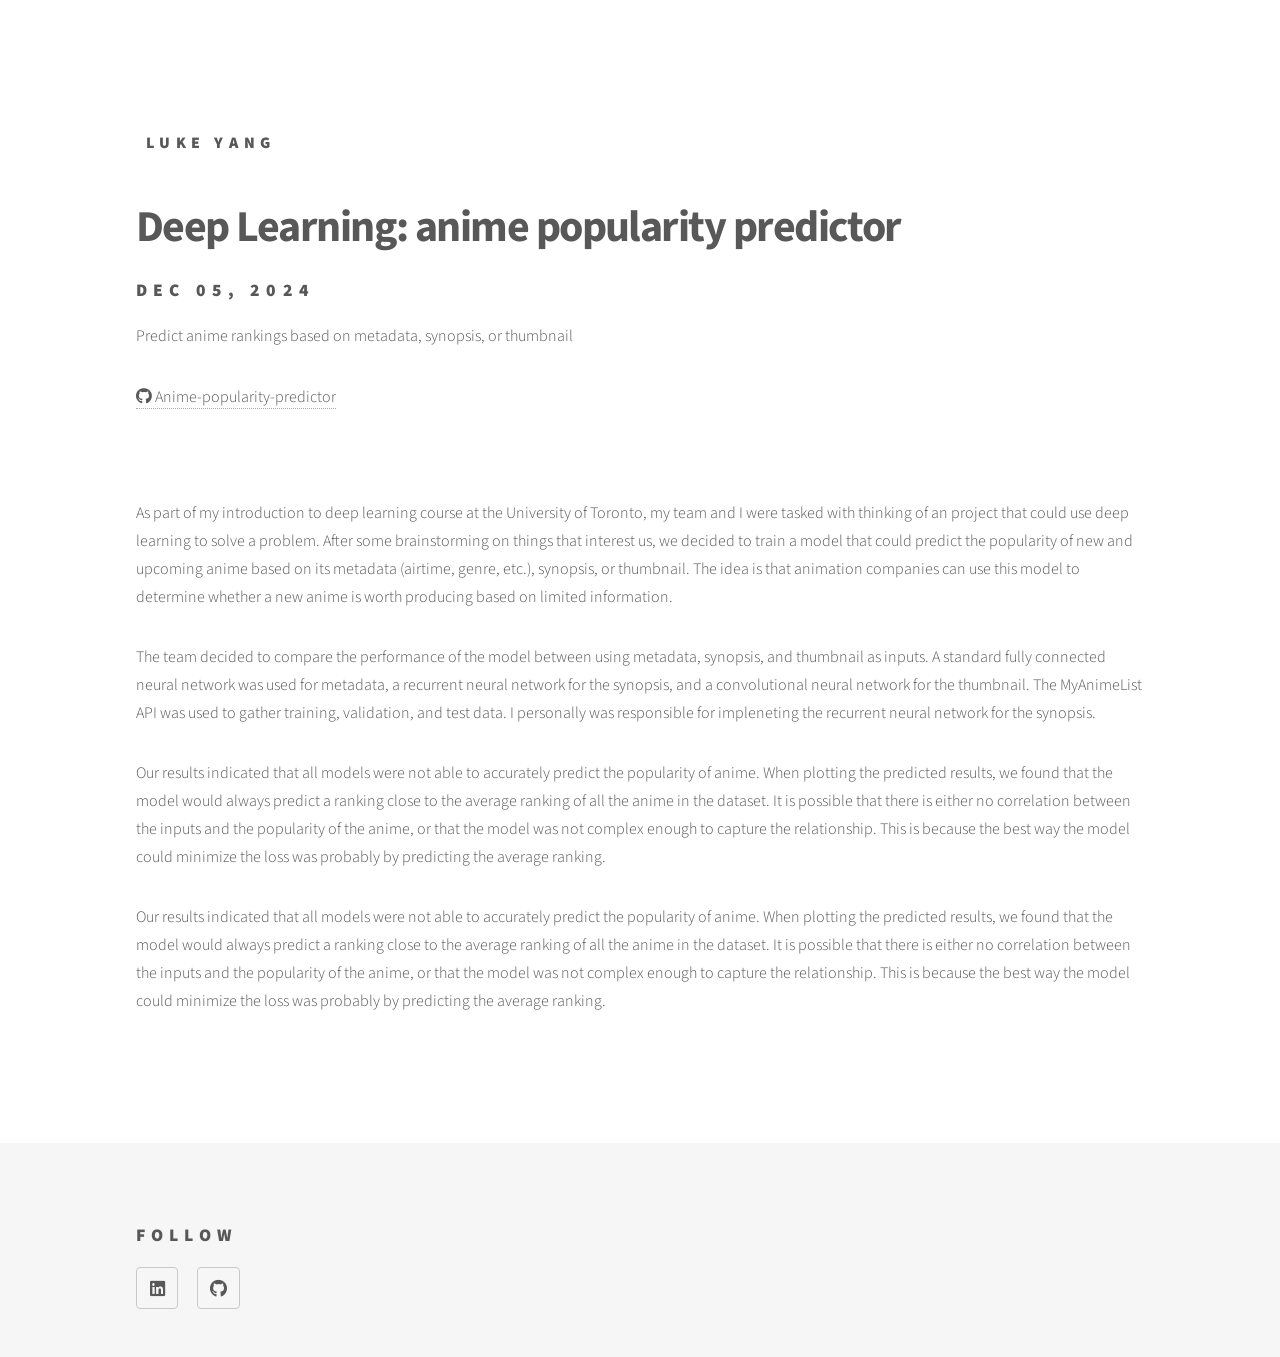
==== projects/anime.html @ e646a865 "add aps360 project" ====
<!DOCTYPE HTML>
<!--
	Phantom by HTML5 UP
	html5up.net | @ajlkn
	Free for personal and commercial use under the CCA 3.0 license (html5up.net/license)
-->
<html>
	<head>
		<title>Deep Learning: anime popularity predictor</title>
		<meta charset="utf-8" />
		<meta name="viewport" content="width=device-width, initial-scale=1, user-scalable=no" />
		<link rel="stylesheet" href="/assets/css/main.css" />
        <link rel="stylesheet" href="/assets/css/slideshow.css" />
		<noscript><link rel="stylesheet" href="/assets/css/noscript.css" /></noscript>
	</head>
	<body class="is-preload">
		<!-- Wrapper -->
			<div id="wrapper">

				<!-- Header -->
					<header id="header">
						<div class="inner">

							<a href="/index.html" class="logo">
                                <span class="symbol"></span><span class="title">Luke Yang</span>
                            </a>

						</div>
					</header>

				<!-- Menu -->
					<nav id="menu">
						<h2>Menu</h2>
						<ul>
							<li><a href="/index.html">Home</a></li>
							<li><a href="/generic.html">Ipsum veroeros</a></li>
							<li><a href="/generic.html">Tempus etiam</a></li>
							<li><a href="/generic.html">Consequat dolor</a></li>
							<li><a href="/elements.html">Elements</a></li>
						</ul>
					</nav>

				<!-- Main -->
					<div id="main">
						<div class="inner">
							<h1>Deep Learning: anime popularity predictor</h1>
                            <h2>Dec 05, 2024</h2>
                            <p>Predict anime rankings based on metadata, synopsis, or thumbnail</p>
						  
							<p>
                                <a href="https://github.com/NeoLou/Anime-popularity-predictor" class="logo">
                                    <span class="icon brands fa-github"></span><span class="title">   Anime-popularity-predictor</span>
                                </a>
                            </p>
                            <br>
							<br>
							<p>
                                As part of my introduction to deep learning course at the University of Toronto, my team and I were tasked with thinking of an project that could use
								deep learning to solve a problem. After some brainstorming on things that interest us, we decided to train a model that could predict the popularity of
								new and upcoming anime based on its metadata (airtime, genre, etc.), synopsis, or thumbnail. The idea is that animation companies can use this model
								to determine whether a new anime is worth producing based on limited information.
                            </p>
							<p>
                                The team decided to compare the performance of the model between using metadata, synopsis, and thumbnail as inputs. A standard fully connected neural network
								was used for metadata, a recurrent neural network for the synopsis, and a convolutional neural network for the thumbnail. The MyAnimeList API was used to gather
								training, validation, and test data. I personally was responsible for impleneting the recurrent neural network for the synopsis.
                            </p>
                            <p>
                                Our results indicated that all models were not able to accurately predict the popularity of anime. When plotting the predicted results, we found that the model
								would always predict a ranking close to the average ranking of all the anime in the dataset. It is possible that there is either no correlation between the inputs
								and the popularity of the anime, or that the model was not complex enough to capture the relationship. This is because the best way the model could minimize the loss
								was probably by predicting the average ranking.
                            </p>
							<p>
                                Our results indicated that all models were not able to accurately predict the popularity of anime. When plotting the predicted results, we found that the model
								would always predict a ranking close to the average ranking of all the anime in the dataset. It is possible that there is either no correlation between the inputs
								and the popularity of the anime, or that the model was not complex enough to capture the relationship. This is because the best way the model could minimize the loss
								was probably by predicting the average ranking.
                            </p>
                        </div>
					</div>

				<!-- Footer -->
					<footer id="footer">
						<div class="inner">
							<section>
								<h2>Follow</h2>
								<ul class="icons">
									<li><a href="https://www.linkedin.com/in/lukeyang01/" class="icon brands style2 fa-linkedin"><span class="label">LinkedIn</span></a></li>
									<li><a href="https://github.com/lukewarmtemp" class="icon brands style2 fa-github"><span class="label">GitHub</span></a></li>
								</ul>
							</section>
						</div>
					</footer>

			</div>

		<!-- Scripts -->
			<script src="/assets/js/jquery.min.js"></script>
			<script src="/assets/js/browser.min.js"></script>
			<script src="/assets/js/breakpoints.min.js"></script>
			<script src="/assets/js/util.js"></script>
			<script src="/assets/js/main.js"></script>
            <script src="/assets/js/slideshow.js"></script>

	</body>
</html>
---- assets/css/main.css ----
@import url(fontawesome-all.min.css);
@import url("https://fonts.googleapis.com/css?family=Source+Sans+Pro:300,700,900");

/*
	Phantom by HTML5 UP
	html5up.net | @ajlkn
	Free for personal and commercial use under the CCA 3.0 license (html5up.net/license)
*/

html, body, div, span, applet, object,
iframe, h1, h2, h3, h4, h5, h6, p, blockquote,
pre, a, abbr, acronym, address, big, cite,
code, del, dfn, em, img, ins, kbd, q, s, samp,
small, strike, strong, sub, sup, tt, var, b,
u, i, center, dl, dt, dd, ol, ul, li, fieldset,
form, label, legend, table, caption, tbody,
tfoot, thead, tr, th, td, article, aside,
canvas, details, embed, figure, figcaption,
footer, header, hgroup, menu, nav, output, ruby,
section, summary, time, mark, audio, video {
	margin: 0;
	padding: 0;
	border: 0;
	font-size: 100%;
	font: inherit;
	vertical-align: baseline;}

article, aside, details, figcaption, figure,
footer, header, hgroup, menu, nav, section {
	display: block;}

body {
	line-height: 1;
}

ol, ul {
	list-style: none;
}

blockquote, q {
	quotes: none;
}

	blockquote:before, blockquote:after, q:before, q:after {
		content: '';
		content: none;
	}

table {
	border-collapse: collapse;
	border-spacing: 0;
}

body {
	-webkit-text-size-adjust: none;
}

mark {
	background-color: transparent;
	color: inherit;
}

input::-moz-focus-inner {
	border: 0;
	padding: 0;
}

input, select, textarea {
	-moz-appearance: none;
	-webkit-appearance: none;
	-ms-appearance: none;
	appearance: none;
}

/* Basic */

	@-ms-viewport {
		width: device-width;
	}

	body {
		-ms-overflow-style: scrollbar;
	}

	@media screen and (max-width: 480px) {

		html, body {
			min-width: 320px;
		}

	}

	html {
		box-sizing: border-box;
	}

	*, *:before, *:after {
		box-sizing: inherit;
	}

	body {
		background: #ffffff;
	}

		body.is-preload *, body.is-preload *:before, body.is-preload *:after {
			-moz-animation: none !important;
			-webkit-animation: none !important;
			-ms-animation: none !important;
			animation: none !important;
			-moz-transition: none !important;
			-webkit-transition: none !important;
			-ms-transition: none !important;
			transition: none !important;
		}

/* Type */

	body, input, select, textarea {
		color: #585858;
		font-family: "Source Sans Pro", Helvetica, sans-serif;
		font-size: 16pt;
		font-weight: 300;
		line-height: 1.75;
	}

		@media screen and (max-width: 1680px) {

			body, input, select, textarea {
				font-size: 14pt;
			}

		}

		@media screen and (max-width: 1280px) {

			body, input, select, textarea {
				font-size: 12pt;
			}

		}

	a {
		-moz-transition: border-bottom-color 0.2s ease, color 0.2s ease;
		-webkit-transition: border-bottom-color 0.2s ease, color 0.2s ease;
		-ms-transition: border-bottom-color 0.2s ease, color 0.2s ease;
		transition: border-bottom-color 0.2s ease, color 0.2s ease;
		text-decoration: none;
		color: #585858;
		border-bottom: dotted 1px rgba(88, 88, 88, 0.5);
	}

		a:hover {
			border-bottom-color: transparent;
			color: #f2849e !important;
		}

	strong, b {
		font-weight: 900;
	}

	em, i {
		font-style: italic;
	}

	p {
		margin: 0 0 2em 0;
	}

	h1 {
		font-size: 2.75em;
		font-weight: 700;
		line-height: 1.3;
		margin: 0 0 0.5em 0;
		letter-spacing: -0.035em;
	}

		h1 a {
			color: inherit;
		}

		@media screen and (max-width: 736px) {

			h1 {
				font-size: 2em;
				margin: 0 0 1em 0;
			}

		}

		@media screen and (max-width: 360px) {

			h1 {
				font-size: 1.75em;
			}

		}

	h2, h3, h4, h5, h6 {
		font-weight: 900;
		line-height: 1.5;
		margin: 0 0 1em 0;
		text-transform: uppercase;
		letter-spacing: 0.35em;
	}

		h2 a, h3 a, h4 a, h5 a, h6 a {
			color: inherit;
		}

	h2 {
		font-size: 1.1em;
	}

	h3 {
		font-size: 1em;
	}

	h4 {
		font-size: 0.8em;
	}

	h5 {
		font-size: 0.8em;
	}

	h6 {
		font-size: 0.8em;
	}

	@media screen and (max-width: 980px) {

		h1 br, h2 br, h3 br, h4 br, h5 br, h6 br {
			display: none;
		}

	}

	@media screen and (max-width: 736px) {

		h2 {
			font-size: 1em;
		}

		h3 {
			font-size: 0.8em;
		}

	}

	sub {
		font-size: 0.8em;
		position: relative;
		top: 0.5em;
	}

	sup {
		font-size: 0.8em;
		position: relative;
		top: -0.5em;
	}

	blockquote {
		border-left: solid 4px #c9c9c9;
		font-style: italic;
		margin: 0 0 2em 0;
		padding: 0.5em 0 0.5em 2em;
	}

	code {
		background: rgba(144, 144, 144, 0.075);
		border-radius: 4px;
		border: solid 1px #c9c9c9;
		font-family: "Courier New", monospace;
		font-size: 0.9em;
		margin: 0 0.25em;
		padding: 0.25em 0.65em;
	}

	pre {
		-webkit-overflow-scrolling: touch;
		font-family: "Courier New", monospace;
		font-size: 0.9em;
		margin: 0 0 2em 0;
	}

		pre code {
			display: block;
			line-height: 1.75;
			padding: 1em 1.5em;
			overflow-x: auto;
		}

	hr {
		border: 0;
		border-bottom: solid 1px #c9c9c9;
		margin: 2em 0;
	}

		hr.major {
			margin: 3em 0;
		}

	.align-left {
		text-align: left;
	}

	.align-center {
		text-align: center;
	}

	.align-right {
		text-align: right;
	}

/* Row */

	.row {
		display: flex;
		flex-wrap: wrap;
		box-sizing: border-box;
		align-items: stretch;
	}

		.row > * {
			box-sizing: border-box;
		}

		.row.gtr-uniform > * > :last-child {
			margin-bottom: 0;
		}

		.row.aln-left {
			justify-content: flex-start;
		}

		.row.aln-center {
			justify-content: center;
		}

		.row.aln-right {
			justify-content: flex-end;
		}

		.row.aln-top {
			align-items: flex-start;
		}

		.row.aln-middle {
			align-items: center;
		}

		.row.aln-bottom {
			align-items: flex-end;
		}

		.row > .imp {
			order: -1;
		}

		.row > .col-1 {
			width: 8.33333%;
		}

		.row > .off-1 {
			margin-left: 8.33333%;
		}

		.row > .col-2 {
			width: 16.66667%;
		}

		.row > .off-2 {
			margin-left: 16.66667%;
		}

		.row > .col-3 {
			width: 25%;
		}

		.row > .off-3 {
			margin-left: 25%;
		}

		.row > .col-4 {
			width: 33.33333%;
		}

		.row > .off-4 {
			margin-left: 33.33333%;
		}

		.row > .col-5 {
			width: 41.66667%;
		}

		.row > .off-5 {
			margin-left: 41.66667%;
		}

		.row > .col-6 {
			width: 50%;
		}

		.row > .off-6 {
			margin-left: 50%;
		}

		.row > .col-7 {
			width: 58.33333%;
		}

		.row > .off-7 {
			margin-left: 58.33333%;
		}

		.row > .col-8 {
			width: 66.66667%;
		}

		.row > .off-8 {
			margin-left: 66.66667%;
		}

		.row > .col-9 {
			width: 75%;
		}

		.row > .off-9 {
			margin-left: 75%;
		}

		.row > .col-10 {
			width: 83.33333%;
		}

		.row > .off-10 {
			margin-left: 83.33333%;
		}

		.row > .col-11 {
			width: 91.66667%;
		}

		.row > .off-11 {
			margin-left: 91.66667%;
		}

		.row > .col-12 {
			width: 100%;
		}

		.row > .off-12 {
			margin-left: 100%;
		}

		.row.gtr-0 {
			margin-top: 0;
			margin-left: 0em;
		}

			.row.gtr-0 > * {
				padding: 0 0 0 0em;
			}

			.row.gtr-0.gtr-uniform {
				margin-top: 0em;
			}

				.row.gtr-0.gtr-uniform > * {
					padding-top: 0em;
				}

		.row.gtr-25 {
			margin-top: 0;
			margin-left: -0.5em;
		}

			.row.gtr-25 > * {
				padding: 0 0 0 0.5em;
			}

			.row.gtr-25.gtr-uniform {
				margin-top: -0.5em;
			}

				.row.gtr-25.gtr-uniform > * {
					padding-top: 0.5em;
				}

		.row.gtr-50 {
			margin-top: 0;
			margin-left: -1em;
		}

			.row.gtr-50 > * {
				padding: 0 0 0 1em;
			}

			.row.gtr-50.gtr-uniform {
				margin-top: -1em;
			}

				.row.gtr-50.gtr-uniform > * {
					padding-top: 1em;
				}

		.row {
			margin-top: 0;
			margin-left: -2em;
		}

			.row > * {
				padding: 0 0 0 2em;
			}

			.row.gtr-uniform {
				margin-top: -2em;
			}

				.row.gtr-uniform > * {
					padding-top: 2em;
				}

		.row.gtr-150 {
			margin-top: 0;
			margin-left: -3em;
		}

			.row.gtr-150 > * {
				padding: 0 0 0 3em;
			}

			.row.gtr-150.gtr-uniform {
				margin-top: -3em;
			}

				.row.gtr-150.gtr-uniform > * {
					padding-top: 3em;
				}

		.row.gtr-200 {
			margin-top: 0;
			margin-left: -4em;
		}

			.row.gtr-200 > * {
				padding: 0 0 0 4em;
			}

			.row.gtr-200.gtr-uniform {
				margin-top: -4em;
			}

				.row.gtr-200.gtr-uniform > * {
					padding-top: 4em;
				}

		@media screen and (max-width: 1680px) {

			.row {
				display: flex;
				flex-wrap: wrap;
				box-sizing: border-box;
				align-items: stretch;
			}

				.row > * {
					box-sizing: border-box;
				}

				.row.gtr-uniform > * > :last-child {
					margin-bottom: 0;
				}

				.row.aln-left {
					justify-content: flex-start;
				}

				.row.aln-center {
					justify-content: center;
				}

				.row.aln-right {
					justify-content: flex-end;
				}

				.row.aln-top {
					align-items: flex-start;
				}

				.row.aln-middle {
					align-items: center;
				}

				.row.aln-bottom {
					align-items: flex-end;
				}

				.row > .imp-xlarge {
					order: -1;
				}

				.row > .col-1-xlarge {
					width: 8.33333%;
				}

				.row > .off-1-xlarge {
					margin-left: 8.33333%;
				}

				.row > .col-2-xlarge {
					width: 16.66667%;
				}

				.row > .off-2-xlarge {
					margin-left: 16.66667%;
				}

				.row > .col-3-xlarge {
					width: 25%;
				}

				.row > .off-3-xlarge {
					margin-left: 25%;
				}

				.row > .col-4-xlarge {
					width: 33.33333%;
				}

				.row > .off-4-xlarge {
					margin-left: 33.33333%;
				}

				.row > .col-5-xlarge {
					width: 41.66667%;
				}

				.row > .off-5-xlarge {
					margin-left: 41.66667%;
				}

				.row > .col-6-xlarge {
					width: 50%;
				}

				.row > .off-6-xlarge {
					margin-left: 50%;
				}

				.row > .col-7-xlarge {
					width: 58.33333%;
				}

				.row > .off-7-xlarge {
					margin-left: 58.33333%;
				}

				.row > .col-8-xlarge {
					width: 66.66667%;
				}

				.row > .off-8-xlarge {
					margin-left: 66.66667%;
				}

				.row > .col-9-xlarge {
					width: 75%;
				}

				.row > .off-9-xlarge {
					margin-left: 75%;
				}

				.row > .col-10-xlarge {
					width: 83.33333%;
				}

				.row > .off-10-xlarge {
					margin-left: 83.33333%;
				}

				.row > .col-11-xlarge {
					width: 91.66667%;
				}

				.row > .off-11-xlarge {
					margin-left: 91.66667%;
				}

				.row > .col-12-xlarge {
					width: 100%;
				}

				.row > .off-12-xlarge {
					margin-left: 100%;
				}

				.row.gtr-0 {
					margin-top: 0;
					margin-left: 0em;
				}

					.row.gtr-0 > * {
						padding: 0 0 0 0em;
					}

					.row.gtr-0.gtr-uniform {
						margin-top: 0em;
					}

						.row.gtr-0.gtr-uniform > * {
							padding-top: 0em;
						}

				.row.gtr-25 {
					margin-top: 0;
					margin-left: -0.5em;
				}

					.row.gtr-25 > * {
						padding: 0 0 0 0.5em;
					}

					.row.gtr-25.gtr-uniform {
						margin-top: -0.5em;
					}

						.row.gtr-25.gtr-uniform > * {
							padding-top: 0.5em;
						}

				.row.gtr-50 {
					margin-top: 0;
					margin-left: -1em;
				}

					.row.gtr-50 > * {
						padding: 0 0 0 1em;
					}

					.row.gtr-50.gtr-uniform {
						margin-top: -1em;
					}

						.row.gtr-50.gtr-uniform > * {
							padding-top: 1em;
						}

				.row {
					margin-top: 0;
					margin-left: -2em;
				}

					.row > * {
						padding: 0 0 0 2em;
					}

					.row.gtr-uniform {
						margin-top: -2em;
					}

						.row.gtr-uniform > * {
							padding-top: 2em;
						}

				.row.gtr-150 {
					margin-top: 0;
					margin-left: -3em;
				}

					.row.gtr-150 > * {
						padding: 0 0 0 3em;
					}

					.row.gtr-150.gtr-uniform {
						margin-top: -3em;
					}

						.row.gtr-150.gtr-uniform > * {
							padding-top: 3em;
						}

				.row.gtr-200 {
					margin-top: 0;
					margin-left: -4em;
				}

					.row.gtr-200 > * {
						padding: 0 0 0 4em;
					}

					.row.gtr-200.gtr-uniform {
						margin-top: -4em;
					}

						.row.gtr-200.gtr-uniform > * {
							padding-top: 4em;
						}

		}

		@media screen and (max-width: 1280px) {

			.row {
				display: flex;
				flex-wrap: wrap;
				box-sizing: border-box;
				align-items: stretch;
			}

				.row > * {
					box-sizing: border-box;
				}

				.row.gtr-uniform > * > :last-child {
					margin-bottom: 0;
				}

				.row.aln-left {
					justify-content: flex-start;
				}

				.row.aln-center {
					justify-content: center;
				}

				.row.aln-right {
					justify-content: flex-end;
				}

				.row.aln-top {
					align-items: flex-start;
				}

				.row.aln-middle {
					align-items: center;
				}

				.row.aln-bottom {
					align-items: flex-end;
				}

				.row > .imp-large {
					order: -1;
				}

				.row > .col-1-large {
					width: 8.33333%;
				}

				.row > .off-1-large {
					margin-left: 8.33333%;
				}

				.row > .col-2-large {
					width: 16.66667%;
				}

				.row > .off-2-large {
					margin-left: 16.66667%;
				}

				.row > .col-3-large {
					width: 25%;
				}

				.row > .off-3-large {
					margin-left: 25%;
				}

				.row > .col-4-large {
					width: 33.33333%;
				}

				.row > .off-4-large {
					margin-left: 33.33333%;
				}

				.row > .col-5-large {
					width: 41.66667%;
				}

				.row > .off-5-large {
					margin-left: 41.66667%;
				}

				.row > .col-6-large {
					width: 50%;
				}

				.row > .off-6-large {
					margin-left: 50%;
				}

				.row > .col-7-large {
					width: 58.33333%;
				}

				.row > .off-7-large {
					margin-left: 58.33333%;
				}

				.row > .col-8-large {
					width: 66.66667%;
				}

				.row > .off-8-large {
					margin-left: 66.66667%;
				}

				.row > .col-9-large {
					width: 75%;
				}

				.row > .off-9-large {
					margin-left: 75%;
				}

				.row > .col-10-large {
					width: 83.33333%;
				}

				.row > .off-10-large {
					margin-left: 83.33333%;
				}

				.row > .col-11-large {
					width: 91.66667%;
				}

				.row > .off-11-large {
					margin-left: 91.66667%;
				}

				.row > .col-12-large {
					width: 100%;
				}

				.row > .off-12-large {
					margin-left: 100%;
				}

				.row.gtr-0 {
					margin-top: 0;
					margin-left: 0em;
				}

					.row.gtr-0 > * {
						padding: 0 0 0 0em;
					}

					.row.gtr-0.gtr-uniform {
						margin-top: 0em;
					}

						.row.gtr-0.gtr-uniform > * {
							padding-top: 0em;
						}

				.row.gtr-25 {
					margin-top: 0;
					margin-left: -0.5em;
				}

					.row.gtr-25 > * {
						padding: 0 0 0 0.5em;
					}

					.row.gtr-25.gtr-uniform {
						margin-top: -0.5em;
					}

						.row.gtr-25.gtr-uniform > * {
							padding-top: 0.5em;
						}

				.row.gtr-50 {
					margin-top: 0;
					margin-left: -1em;
				}

					.row.gtr-50 > * {
						padding: 0 0 0 1em;
					}

					.row.gtr-50.gtr-uniform {
						margin-top: -1em;
					}

						.row.gtr-50.gtr-uniform > * {
							padding-top: 1em;
						}

				.row {
					margin-top: 0;
					margin-left: -2em;
				}

					.row > * {
						padding: 0 0 0 2em;
					}

					.row.gtr-uniform {
						margin-top: -2em;
					}

						.row.gtr-uniform > * {
							padding-top: 2em;
						}

				.row.gtr-150 {
					margin-top: 0;
					margin-left: -3em;
				}

					.row.gtr-150 > * {
						padding: 0 0 0 3em;
					}

					.row.gtr-150.gtr-uniform {
						margin-top: -3em;
					}

						.row.gtr-150.gtr-uniform > * {
							padding-top: 3em;
						}

				.row.gtr-200 {
					margin-top: 0;
					margin-left: -4em;
				}

					.row.gtr-200 > * {
						padding: 0 0 0 4em;
					}

					.row.gtr-200.gtr-uniform {
						margin-top: -4em;
					}

						.row.gtr-200.gtr-uniform > * {
							padding-top: 4em;
						}

		}

		@media screen and (max-width: 980px) {

			.row {
				display: flex;
				flex-wrap: wrap;
				box-sizing: border-box;
				align-items: stretch;
			}

				.row > * {
					box-sizing: border-box;
				}

				.row.gtr-uniform > * > :last-child {
					margin-bottom: 0;
				}

				.row.aln-left {
					justify-content: flex-start;
				}

				.row.aln-center {
					justify-content: center;
				}

				.row.aln-right {
					justify-content: flex-end;
				}

				.row.aln-top {
					align-items: flex-start;
				}

				.row.aln-middle {
					align-items: center;
				}

				.row.aln-bottom {
					align-items: flex-end;
				}

				.row > .imp-medium {
					order: -1;
				}

				.row > .col-1-medium {
					width: 8.33333%;
				}

				.row > .off-1-medium {
					margin-left: 8.33333%;
				}

				.row > .col-2-medium {
					width: 16.66667%;
				}

				.row > .off-2-medium {
					margin-left: 16.66667%;
				}

				.row > .col-3-medium {
					width: 25%;
				}

				.row > .off-3-medium {
					margin-left: 25%;
				}

				.row > .col-4-medium {
					width: 33.33333%;
				}

				.row > .off-4-medium {
					margin-left: 33.33333%;
				}

				.row > .col-5-medium {
					width: 41.66667%;
				}

				.row > .off-5-medium {
					margin-left: 41.66667%;
				}

				.row > .col-6-medium {
					width: 50%;
				}

				.row > .off-6-medium {
					margin-left: 50%;
				}

				.row > .col-7-medium {
					width: 58.33333%;
				}

				.row > .off-7-medium {
					margin-left: 58.33333%;
				}

				.row > .col-8-medium {
					width: 66.66667%;
				}

				.row > .off-8-medium {
					margin-left: 66.66667%;
				}

				.row > .col-9-medium {
					width: 75%;
				}

				.row > .off-9-medium {
					margin-left: 75%;
				}

				.row > .col-10-medium {
					width: 83.33333%;
				}

				.row > .off-10-medium {
					margin-left: 83.33333%;
				}

				.row > .col-11-medium {
					width: 91.66667%;
				}

				.row > .off-11-medium {
					margin-left: 91.66667%;
				}

				.row > .col-12-medium {
					width: 100%;
				}

				.row > .off-12-medium {
					margin-left: 100%;
				}

				.row.gtr-0 {
					margin-top: 0;
					margin-left: 0em;
				}

					.row.gtr-0 > * {
						padding: 0 0 0 0em;
					}

					.row.gtr-0.gtr-uniform {
						margin-top: 0em;
					}

						.row.gtr-0.gtr-uniform > * {
							padding-top: 0em;
						}

				.row.gtr-25 {
					margin-top: 0;
					margin-left: -0.375em;
				}

					.row.gtr-25 > * {
						padding: 0 0 0 0.375em;
					}

					.row.gtr-25.gtr-uniform {
						margin-top: -0.375em;
					}

						.row.gtr-25.gtr-uniform > * {
							padding-top: 0.375em;
						}

				.row.gtr-50 {
					margin-top: 0;
					margin-left: -0.75em;
				}

					.row.gtr-50 > * {
						padding: 0 0 0 0.75em;
					}

					.row.gtr-50.gtr-uniform {
						margin-top: -0.75em;
					}

						.row.gtr-50.gtr-uniform > * {
							padding-top: 0.75em;
						}

				.row {
					margin-top: 0;
					margin-left: -1.5em;
				}

					.row > * {
						padding: 0 0 0 1.5em;
					}

					.row.gtr-uniform {
						margin-top: -1.5em;
					}

						.row.gtr-uniform > * {
							padding-top: 1.5em;
						}

				.row.gtr-150 {
					margin-top: 0;
					margin-left: -2.25em;
				}

					.row.gtr-150 > * {
						padding: 0 0 0 2.25em;
					}

					.row.gtr-150.gtr-uniform {
						margin-top: -2.25em;
					}

						.row.gtr-150.gtr-uniform > * {
							padding-top: 2.25em;
						}

				.row.gtr-200 {
					margin-top: 0;
					margin-left: -3em;
				}

					.row.gtr-200 > * {
						padding: 0 0 0 3em;
					}

					.row.gtr-200.gtr-uniform {
						margin-top: -3em;
					}

						.row.gtr-200.gtr-uniform > * {
							padding-top: 3em;
						}

		}

		@media screen and (max-width: 736px) {

			.row {
				display: flex;
				flex-wrap: wrap;
				box-sizing: border-box;
				align-items: stretch;
			}

				.row > * {
					box-sizing: border-box;
				}

				.row.gtr-uniform > * > :last-child {
					margin-bottom: 0;
				}

				.row.aln-left {
					justify-content: flex-start;
				}

				.row.aln-center {
					justify-content: center;
				}

				.row.aln-right {
					justify-content: flex-end;
				}

				.row.aln-top {
					align-items: flex-start;
				}

				.row.aln-middle {
					align-items: center;
				}

				.row.aln-bottom {
					align-items: flex-end;
				}

				.row > .imp-small {
					order: -1;
				}

				.row > .col-1-small {
					width: 8.33333%;
				}

				.row > .off-1-small {
					margin-left: 8.33333%;
				}

				.row > .col-2-small {
					width: 16.66667%;
				}

				.row > .off-2-small {
					margin-left: 16.66667%;
				}

				.row > .col-3-small {
					width: 25%;
				}

				.row > .off-3-small {
					margin-left: 25%;
				}

				.row > .col-4-small {
					width: 33.33333%;
				}

				.row > .off-4-small {
					margin-left: 33.33333%;
				}

				.row > .col-5-small {
					width: 41.66667%;
				}

				.row > .off-5-small {
					margin-left: 41.66667%;
				}

				.row > .col-6-small {
					width: 50%;
				}

				.row > .off-6-small {
					margin-left: 50%;
				}

				.row > .col-7-small {
					width: 58.33333%;
				}

				.row > .off-7-small {
					margin-left: 58.33333%;
				}

				.row > .col-8-small {
					width: 66.66667%;
				}

				.row > .off-8-small {
					margin-left: 66.66667%;
				}

				.row > .col-9-small {
					width: 75%;
				}

				.row > .off-9-small {
					margin-left: 75%;
				}

				.row > .col-10-small {
					width: 83.33333%;
				}

				.row > .off-10-small {
					margin-left: 83.33333%;
				}

				.row > .col-11-small {
					width: 91.66667%;
				}

				.row > .off-11-small {
					margin-left: 91.66667%;
				}

				.row > .col-12-small {
					width: 100%;
				}

				.row > .off-12-small {
					margin-left: 100%;
				}

				.row.gtr-0 {
					margin-top: 0;
					margin-left: 0em;
				}

					.row.gtr-0 > * {
						padding: 0 0 0 0em;
					}

					.row.gtr-0.gtr-uniform {
						margin-top: 0em;
					}

						.row.gtr-0.gtr-uniform > * {
							padding-top: 0em;
						}

				.row.gtr-25 {
					margin-top: 0;
					margin-left: -0.25em;
				}

					.row.gtr-25 > * {
						padding: 0 0 0 0.25em;
					}

					.row.gtr-25.gtr-uniform {
						margin-top: -0.25em;
					}

						.row.gtr-25.gtr-uniform > * {
							padding-top: 0.25em;
						}

				.row.gtr-50 {
					margin-top: 0;
					margin-left: -0.5em;
				}

					.row.gtr-50 > * {
						padding: 0 0 0 0.5em;
					}

					.row.gtr-50.gtr-uniform {
						margin-top: -0.5em;
					}

						.row.gtr-50.gtr-uniform > * {
							padding-top: 0.5em;
						}

				.row {
					margin-top: 0;
					margin-left: -1em;
				}

					.row > * {
						padding: 0 0 0 1em;
					}

					.row.gtr-uniform {
						margin-top: -1em;
					}

						.row.gtr-uniform > * {
							padding-top: 1em;
						}

				.row.gtr-150 {
					margin-top: 0;
					margin-left: -1.5em;
				}

					.row.gtr-150 > * {
						padding: 0 0 0 1.5em;
					}

					.row.gtr-150.gtr-uniform {
						margin-top: -1.5em;
					}

						.row.gtr-150.gtr-uniform > * {
							padding-top: 1.5em;
						}

				.row.gtr-200 {
					margin-top: 0;
					margin-left: -2em;
				}

					.row.gtr-200 > * {
						padding: 0 0 0 2em;
					}

					.row.gtr-200.gtr-uniform {
						margin-top: -2em;
					}

						.row.gtr-200.gtr-uniform > * {
							padding-top: 2em;
						}

		}

		@media screen and (max-width: 480px) {

			.row {
				display: flex;
				flex-wrap: wrap;
				box-sizing: border-box;
				align-items: stretch;
			}

				.row > * {
					box-sizing: border-box;
				}

				.row.gtr-uniform > * > :last-child {
					margin-bottom: 0;
				}

				.row.aln-left {
					justify-content: flex-start;
				}

				.row.aln-center {
					justify-content: center;
				}

				.row.aln-right {
					justify-content: flex-end;
				}

				.row.aln-top {
					align-items: flex-start;
				}

				.row.aln-middle {
					align-items: center;
				}

				.row.aln-bottom {
					align-items: flex-end;
				}

				.row > .imp-xsmall {
					order: -1;
				}

				.row > .col-1-xsmall {
					width: 8.33333%;
				}

				.row > .off-1-xsmall {
					margin-left: 8.33333%;
				}

				.row > .col-2-xsmall {
					width: 16.66667%;
				}

				.row > .off-2-xsmall {
					margin-left: 16.66667%;
				}

				.row > .col-3-xsmall {
					width: 25%;
				}

				.row > .off-3-xsmall {
					margin-left: 25%;
				}

				.row > .col-4-xsmall {
					width: 33.33333%;
				}

				.row > .off-4-xsmall {
					margin-left: 33.33333%;
				}

				.row > .col-5-xsmall {
					width: 41.66667%;
				}

				.row > .off-5-xsmall {
					margin-left: 41.66667%;
				}

				.row > .col-6-xsmall {
					width: 50%;
				}

				.row > .off-6-xsmall {
					margin-left: 50%;
				}

				.row > .col-7-xsmall {
					width: 58.33333%;
				}

				.row > .off-7-xsmall {
					margin-left: 58.33333%;
				}

				.row > .col-8-xsmall {
					width: 66.66667%;
				}

				.row > .off-8-xsmall {
					margin-left: 66.66667%;
				}

				.row > .col-9-xsmall {
					width: 75%;
				}

				.row > .off-9-xsmall {
					margin-left: 75%;
				}

				.row > .col-10-xsmall {
					width: 83.33333%;
				}

				.row > .off-10-xsmall {
					margin-left: 83.33333%;
				}

				.row > .col-11-xsmall {
					width: 91.66667%;
				}

				.row > .off-11-xsmall {
					margin-left: 91.66667%;
				}

				.row > .col-12-xsmall {
					width: 100%;
				}

				.row > .off-12-xsmall {
					margin-left: 100%;
				}

				.row.gtr-0 {
					margin-top: 0;
					margin-left: 0em;
				}

					.row.gtr-0 > * {
						padding: 0 0 0 0em;
					}

					.row.gtr-0.gtr-uniform {
						margin-top: 0em;
					}

						.row.gtr-0.gtr-uniform > * {
							padding-top: 0em;
						}

				.row.gtr-25 {
					margin-top: 0;
					margin-left: -0.25em;
				}

					.row.gtr-25 > * {
						padding: 0 0 0 0.25em;
					}

					.row.gtr-25.gtr-uniform {
						margin-top: -0.25em;
					}

						.row.gtr-25.gtr-uniform > * {
							padding-top: 0.25em;
						}

				.row.gtr-50 {
					margin-top: 0;
					margin-left: -0.5em;
				}

					.row.gtr-50 > * {
						padding: 0 0 0 0.5em;
					}

					.row.gtr-50.gtr-uniform {
						margin-top: -0.5em;
					}

						.row.gtr-50.gtr-uniform > * {
							padding-top: 0.5em;
						}

				.row {
					margin-top: 0;
					margin-left: -1em;
				}

					.row > * {
						padding: 0 0 0 1em;
					}

					.row.gtr-uniform {
						margin-top: -1em;
					}

						.row.gtr-uniform > * {
							padding-top: 1em;
						}

				.row.gtr-150 {
					margin-top: 0;
					margin-left: -1.5em;
				}

					.row.gtr-150 > * {
						padding: 0 0 0 1.5em;
					}

					.row.gtr-150.gtr-uniform {
						margin-top: -1.5em;
					}

						.row.gtr-150.gtr-uniform > * {
							padding-top: 1.5em;
						}

				.row.gtr-200 {
					margin-top: 0;
					margin-left: -2em;
				}

					.row.gtr-200 > * {
						padding: 0 0 0 2em;
					}

					.row.gtr-200.gtr-uniform {
						margin-top: -2em;
					}

						.row.gtr-200.gtr-uniform > * {
							padding-top: 2em;
						}

		}

/* Section/Article */

	section.special, article.special {
		text-align: center;
	}

	header p {
		margin-top: -1em;
	}

	@media screen and (max-width: 736px) {

		header p {
			margin-top: 0;
		}

	}

/* Icon */

	.icon {
		text-decoration: none;
		border-bottom: none;
		position: relative;
	}

		.icon:before {
			-moz-osx-font-smoothing: grayscale;
			-webkit-font-smoothing: antialiased;
			display: inline-block;
			font-style: normal;
			font-variant: normal;
			text-rendering: auto;
			line-height: 1;
			text-transform: none !important;
			font-family: 'Font Awesome 5 Free';
			font-weight: 400;
		}

		.icon > .label {
			display: none;
		}

		.icon:before {
			line-height: inherit;
		}

		.icon.solid:before {
			font-weight: 900;
		}

		.icon.brands:before {
			font-family: 'Font Awesome 5 Brands';
		}

		.icon.style2 {
			-moz-transition: background-color 0.2s ease-in-out, color 0.2s ease-in-out, border-color 0.2s ease-in-out;
			-webkit-transition: background-color 0.2s ease-in-out, color 0.2s ease-in-out, border-color 0.2s ease-in-out;
			-ms-transition: background-color 0.2s ease-in-out, color 0.2s ease-in-out, border-color 0.2s ease-in-out;
			transition: background-color 0.2s ease-in-out, color 0.2s ease-in-out, border-color 0.2s ease-in-out;
			background-color: transparent;
			border: solid 1px #c9c9c9;
			border-radius: 4px;
			width: 2.65em;
			height: 2.65em;
			display: inline-block;
			text-align: center;
			line-height: 2.65em;
			color: inherit;
		}

			.icon.style2:before {
				font-size: 1.1em;
			}

			.icon.style2:hover {
				color: #f2849e;
				border-color: #f2849e;
			}

			.icon.style2:active {
				background-color: rgba(242, 132, 158, 0.1);
			}

/* List */

	ol {
		list-style: decimal;
		margin: 0 0 2em 0;
		padding-left: 1.25em;
	}

		ol li {
			padding-left: 0.25em;
		}

	ul {
		list-style: disc;
		margin: 0 0 2em 0;
		padding-left: 1em;
	}

		ul li {
			padding-left: 0.5em;
		}

		ul.alt {
			list-style: none;
			padding-left: 0;
		}

			ul.alt li {
				border-top: solid 1px #c9c9c9;
				padding: 0.5em 0;
			}

				ul.alt li:first-child {
					border-top: 0;
					padding-top: 0;
				}

	dl {
		margin: 0 0 2em 0;
	}

		dl dt {
			display: block;
			font-weight: 900;
			margin: 0 0 1em 0;
		}

		dl dd {
			margin-left: 2em;
		}

/* Actions */

	ul.actions {
		display: -moz-flex;
		display: -webkit-flex;
		display: -ms-flex;
		display: flex;
		cursor: default;
		list-style: none;
		margin-left: -1em;
		padding-left: 0;
	}

		ul.actions li {
			padding: 0 0 0 1em;
			vertical-align: middle;
		}

		ul.actions.special {
			-moz-justify-content: center;
			-webkit-justify-content: center;
			-ms-justify-content: center;
			justify-content: center;
			width: 100%;
			margin-left: 0;
		}

			ul.actions.special li:first-child {
				padding-left: 0;
			}

		ul.actions.stacked {
			-moz-flex-direction: column;
			-webkit-flex-direction: column;
			-ms-flex-direction: column;
			flex-direction: column;
			margin-left: 0;
		}

			ul.actions.stacked li {
				padding: 1.3em 0 0 0;
			}

				ul.actions.stacked li:first-child {
					padding-top: 0;
				}

		ul.actions.fit {
			width: calc(100% + 1em);
		}

			ul.actions.fit li {
				-moz-flex-grow: 1;
				-webkit-flex-grow: 1;
				-ms-flex-grow: 1;
				flex-grow: 1;
				-moz-flex-shrink: 1;
				-webkit-flex-shrink: 1;
				-ms-flex-shrink: 1;
				flex-shrink: 1;
				width: 100%;
			}

				ul.actions.fit li > * {
					width: 100%;
				}

			ul.actions.fit.stacked {
				width: 100%;
			}

		@media screen and (max-width: 480px) {

			ul.actions:not(.fixed) {
				-moz-flex-direction: column;
				-webkit-flex-direction: column;
				-ms-flex-direction: column;
				flex-direction: column;
				margin-left: 0;
				width: 100% !important;
			}

				ul.actions:not(.fixed) li {
					-moz-flex-grow: 1;
					-webkit-flex-grow: 1;
					-ms-flex-grow: 1;
					flex-grow: 1;
					-moz-flex-shrink: 1;
					-webkit-flex-shrink: 1;
					-ms-flex-shrink: 1;
					flex-shrink: 1;
					padding: 1em 0 0 0;
					text-align: center;
					width: 100%;
				}

					ul.actions:not(.fixed) li > * {
						width: 100%;
					}

					ul.actions:not(.fixed) li:first-child {
						padding-top: 0;
					}

					ul.actions:not(.fixed) li input[type="submit"],
					ul.actions:not(.fixed) li input[type="reset"],
					ul.actions:not(.fixed) li input[type="button"],
					ul.actions:not(.fixed) li button,
					ul.actions:not(.fixed) li .button {
						width: 100%;
					}

						ul.actions:not(.fixed) li input[type="submit"].icon:before,
						ul.actions:not(.fixed) li input[type="reset"].icon:before,
						ul.actions:not(.fixed) li input[type="button"].icon:before,
						ul.actions:not(.fixed) li button.icon:before,
						ul.actions:not(.fixed) li .button.icon:before {
							margin-left: -0.5rem;
						}

		}

/* Icons */

	ul.icons {
		cursor: default;
		list-style: none;
		padding-left: 0;
		margin: -1em 0 2em -1em;
	}

		ul.icons li {
			display: inline-block;
			padding: 1em 0 0 1em;
		}

/* Form */

	form {
		margin: 0 0 2em 0;
		overflow-x: hidden;
	}

		form > :last-child {
			margin-bottom: 0;
		}

		form > .fields {
			display: -moz-flex;
			display: -webkit-flex;
			display: -ms-flex;
			display: flex;
			-moz-flex-wrap: wrap;
			-webkit-flex-wrap: wrap;
			-ms-flex-wrap: wrap;
			flex-wrap: wrap;
			width: calc(100% + 3em);
			margin: -1.5em 0 2em -1.5em;
		}

			form > .fields > .field {
				-moz-flex-grow: 0;
				-webkit-flex-grow: 0;
				-ms-flex-grow: 0;
				flex-grow: 0;
				-moz-flex-shrink: 0;
				-webkit-flex-shrink: 0;
				-ms-flex-shrink: 0;
				flex-shrink: 0;
				padding: 1.5em 0 0 1.5em;
				width: calc(100% - 1.5em);
			}

				form > .fields > .field.half {
					width: calc(50% - 0.75em);
				}

				form > .fields > .field.third {
					width: calc(100%/3 - 0.5em);
				}

				form > .fields > .field.quarter {
					width: calc(25% - 0.375em);
				}

		@media screen and (max-width: 480px) {

			form > .fields {
				width: calc(100% + 3em);
				margin: -1.5em 0 2em -1.5em;
			}

				form > .fields > .field {
					padding: 1.5em 0 0 1.5em;
					width: calc(100% - 1.5em);
				}

					form > .fields > .field.half {
						width: calc(100% - 1.5em);
					}

					form > .fields > .field.third {
						width: calc(100% - 1.5em);
					}

					form > .fields > .field.quarter {
						width: calc(100% - 1.5em);
					}

		}

	label {
		display: block;
		font-size: 0.9em;
		font-weight: 900;
		margin: 0 0 1em 0;
	}

	input[type="text"],
	input[type="password"],
	input[type="email"],
	input[type="tel"],
	select,
	textarea {
		-moz-appearance: none;
		-webkit-appearance: none;
		-ms-appearance: none;
		appearance: none;
		background-color: transparent;
		border: none;
		border-radius: 0;
		border-bottom: solid 1px #c9c9c9;
		color: inherit;
		display: block;
		outline: 0;
		padding: 0;
		text-decoration: none;
		width: 100%;
	}

		input[type="text"]:invalid,
		input[type="password"]:invalid,
		input[type="email"]:invalid,
		input[type="tel"]:invalid,
		select:invalid,
		textarea:invalid {
			box-shadow: none;
		}

		input[type="text"]:focus,
		input[type="password"]:focus,
		input[type="email"]:focus,
		input[type="tel"]:focus,
		select:focus,
		textarea:focus {
			border-bottom-color: #f2849e;
			box-shadow: inset 0 -1px 0 0 #f2849e;
		}

	select {
		background-image: url("data:image/svg+xml;charset=utf8,%3Csvg xmlns='http://www.w3.org/2000/svg' width='40' height='40' preserveAspectRatio='none' viewBox='0 0 40 40'%3E%3Cpath d='M9.4,12.3l10.4,10.4l10.4-10.4c0.2-0.2,0.5-0.4,0.9-0.4c0.3,0,0.6,0.1,0.9,0.4l3.3,3.3c0.2,0.2,0.4,0.5,0.4,0.9 c0,0.4-0.1,0.6-0.4,0.9L20.7,31.9c-0.2,0.2-0.5,0.4-0.9,0.4c-0.3,0-0.6-0.1-0.9-0.4L4.3,17.3c-0.2-0.2-0.4-0.5-0.4-0.9 c0-0.4,0.1-0.6,0.4-0.9l3.3-3.3c0.2-0.2,0.5-0.4,0.9-0.4S9.1,12.1,9.4,12.3z' fill='%23c9c9c9' /%3E%3C/svg%3E");
		background-size: 1.25rem;
		background-repeat: no-repeat;
		background-position: calc(100% - 1rem) center;
		height: 3em;
		padding-right: 3em;
		text-overflow: ellipsis;
	}

		select option {
			background: #ffffff;
		}

		select:focus::-ms-value {
			background-color: transparent;
		}

		select::-ms-expand {
			display: none;
		}

	input[type="text"],
	input[type="password"],
	input[type="email"],
	select {
		height: 3em;
	}

	textarea {
		padding: 0;
		min-height: 3.75em;
	}

	input[type="checkbox"],
	input[type="radio"] {
		-moz-appearance: none;
		-webkit-appearance: none;
		-ms-appearance: none;
		appearance: none;
		display: block;
		float: left;
		margin-right: -2em;
		opacity: 0;
		width: 1em;
		z-index: -1;
	}

		input[type="checkbox"] + label,
		input[type="radio"] + label {
			text-decoration: none;
			color: #585858;
			cursor: pointer;
			display: inline-block;
			font-size: 1em;
			font-weight: 300;
			padding-left: 2.55em;
			padding-right: 0.75em;
			position: relative;
		}

			input[type="checkbox"] + label:before,
			input[type="radio"] + label:before {
				-moz-osx-font-smoothing: grayscale;
				-webkit-font-smoothing: antialiased;
				display: inline-block;
				font-style: normal;
				font-variant: normal;
				text-rendering: auto;
				line-height: 1;
				text-transform: none !important;
				font-family: 'Font Awesome 5 Free';
				font-weight: 900;
			}

			input[type="checkbox"] + label:before,
			input[type="radio"] + label:before {
				border-radius: 4px;
				border: solid 1px #c9c9c9;
				content: '';
				display: inline-block;
				font-size: 0.8em;
				height: 2.25em;
				left: 0;
				line-height: 2.25em;
				position: absolute;
				text-align: center;
				top: 0;
				width: 2.25em;
			}

		input[type="checkbox"]:checked + label:before,
		input[type="radio"]:checked + label:before {
			background: #585858;
			border-color: #585858;
			color: #ffffff;
			content: '\f00c';
		}

		input[type="checkbox"]:focus + label:before,
		input[type="radio"]:focus + label:before {
			border-color: #f2849e;
			box-shadow: 0 0 0 1px #f2849e;
		}

	input[type="checkbox"] + label:before {
		border-radius: 4px;
	}

	input[type="radio"] + label:before {
		border-radius: 100%;
	}

/* Box */

	.box {
		border-radius: 4px;
		border: solid 1px #c9c9c9;
		margin-bottom: 2em;
		padding: 1.5em;
	}

		.box > :last-child,
		.box > :last-child > :last-child,
		.box > :last-child > :last-child > :last-child {
			margin-bottom: 0;
		}

		.box.alt {
			border: 0;
			border-radius: 0;
			padding: 0;
		}

/* Image */

	.image {
		border-radius: 4px;
		border: 0;
		display: inline-block;
		position: relative;
		height: 40vh;
	}

		.image img {
			border-radius: 4px;
			display: block;
			width:  auto;
			height: 100%;
			width: 100%;
			object-fit: cover;
			filter: brightness(75%);
		}

		.image.left, .image.right {
			max-width: 40%;
		}

			.image.left img, .image.right img {
				width: 100%;
			}

		.image.left {
			float: left;
			padding: 0 1.5em 1em 0;
			top: 0.25em;
		}

		.image.right {
			float: right;
			padding: 0 0 1em 1.5em;
			top: 0.25em;
		}

		.image.fit {
			display: block;
			margin: 0 0 2em 0;
			width: 100%;
		}

			.image.fit img {
				width: 100%;
			}

		.image.main {
			display: block;
			margin: 0 0 3em 0;
			width: 100%;
		}

			.image.main img {
				width: 100%;
			}

			@media screen and (max-width: 736px) {

				.image.main {
					margin: 0 0 2em 0;
				}

			}

/* Table */

	.table-wrapper {
		-webkit-overflow-scrolling: touch;
		overflow-x: auto;
	}

	table {
		margin: 0 0 2em 0;
		width: 100%;
	}

		table tbody tr {
			border: solid 1px #c9c9c9;
			border-left: 0;
			border-right: 0;
		}

			table tbody tr:nth-child(2n + 1) {
				background-color: rgba(144, 144, 144, 0.075);
			}

		table td {
			padding: 0.75em 0.75em;
		}

		table th {
			font-size: 0.9em;
			font-weight: 900;
			padding: 0 0.75em 0.75em 0.75em;
			text-align: left;
		}

		table thead {
			border-bottom: solid 2px #c9c9c9;
		}

		table tfoot {
			border-top: solid 2px #c9c9c9;
		}

		table.alt {
			border-collapse: separate;
		}

			table.alt tbody tr td {
				border: solid 1px #c9c9c9;
				border-left-width: 0;
				border-top-width: 0;
			}

				table.alt tbody tr td:first-child {
					border-left-width: 1px;
				}

			table.alt tbody tr:first-child td {
				border-top-width: 1px;
			}

			table.alt thead {
				border-bottom: 0;
			}

			table.alt tfoot {
				border-top: 0;
			}

/* Button */

	input[type="submit"],
	input[type="reset"],
	input[type="button"],
	button,
	.button {
		-moz-appearance: none;
		-webkit-appearance: none;
		-ms-appearance: none;
		appearance: none;
		-moz-transition: background-color 0.2s ease-in-out, color 0.2s ease-in-out, box-shadow 0.2s ease-in-out;
		-webkit-transition: background-color 0.2s ease-in-out, color 0.2s ease-in-out, box-shadow 0.2s ease-in-out;
		-ms-transition: background-color 0.2s ease-in-out, color 0.2s ease-in-out, box-shadow 0.2s ease-in-out;
		transition: background-color 0.2s ease-in-out, color 0.2s ease-in-out, box-shadow 0.2s ease-in-out;
		background-color: transparent;
		border-radius: 4px;
		border: 0;
		box-shadow: inset 0 0 0 2px #585858;
		color: #585858 !important;
		cursor: pointer;
		display: inline-block;
		font-size: 0.8em;
		font-weight: 900;
		height: 3.5em;
		letter-spacing: 0.35em;
		line-height: 3.45em;
		overflow: hidden;
		padding: 0 1.25em 0 1.6em;
		text-align: center;
		text-decoration: none;
		text-overflow: ellipsis;
		text-transform: uppercase;
		white-space: nowrap;
	}

		input[type="submit"].icon:before,
		input[type="reset"].icon:before,
		input[type="button"].icon:before,
		button.icon:before,
		.button.icon:before {
			margin-right: 0.5em;
		}

		input[type="submit"].fit,
		input[type="reset"].fit,
		input[type="button"].fit,
		button.fit,
		.button.fit {
			width: 100%;
		}

		input[type="submit"]:hover,
		input[type="reset"]:hover,
		input[type="button"]:hover,
		button:hover,
		.button:hover {
			color: #f2849e !important;
			box-shadow: inset 0 0 0 2px #f2849e;
		}

		input[type="submit"]:active,
		input[type="reset"]:active,
		input[type="button"]:active,
		button:active,
		.button:active {
			background-color: rgba(242, 132, 158, 0.1);
		}

		input[type="submit"].small,
		input[type="reset"].small,
		input[type="button"].small,
		button.small,
		.button.small {
			font-size: 0.6em;
		}

		input[type="submit"].large,
		input[type="reset"].large,
		input[type="button"].large,
		button.large,
		.button.large {
			font-size: 1em;
		}

		input[type="submit"].primary,
		input[type="reset"].primary,
		input[type="button"].primary,
		button.primary,
		.button.primary {
			box-shadow: none;
			background-color: #585858;
			color: #ffffff !important;
		}

			input[type="submit"].primary:hover,
			input[type="reset"].primary:hover,
			input[type="button"].primary:hover,
			button.primary:hover,
			.button.primary:hover {
				background-color: #f2849e;
			}

			input[type="submit"].primary:active,
			input[type="reset"].primary:active,
			input[type="button"].primary:active,
			button.primary:active,
			.button.primary:active {
				background-color: #ee5f81;
			}

		input[type="submit"].disabled, input[type="submit"]:disabled,
		input[type="reset"].disabled,
		input[type="reset"]:disabled,
		input[type="button"].disabled,
		input[type="button"]:disabled,
		button.disabled,
		button:disabled,
		.button.disabled,
		.button:disabled {
			pointer-events: none;
			opacity: 0.25;
		}

/* Tiles */

	.tiles {
		display: -moz-flex;
		display: -webkit-flex;
		display: -ms-flex;
		display: flex;
		-moz-flex-wrap: wrap;
		-webkit-flex-wrap: wrap;
		-ms-flex-wrap: wrap;
		flex-wrap: wrap;
		postiion: relative;
		margin: -2.5em 0 0 -2.5em;
	}

		.tiles article {
			-moz-transition: -moz-transform 0.5s ease, opacity 0.5s ease;
			-webkit-transition: -webkit-transform 0.5s ease, opacity 0.5s ease;
			-ms-transition: -ms-transform 0.5s ease, opacity 0.5s ease;
			transition: transform 0.5s ease, opacity 0.5s ease;
			position: relative;
			width: calc(33.33333% - 2.5em);
			margin: 2.5em 0 0 2.5em;
		}

			.tiles article > .image {
				-moz-transition: -moz-transform 0.5s ease;
				-webkit-transition: -webkit-transform 0.5s ease;
				-ms-transition: -ms-transform 0.5s ease;
				transition: transform 0.5s ease;
				position: relative;
				display: block;
				width: 100%;
				border-radius: 4px;
				overflow: hidden;
			}

				.tiles article > .image img {
					display: block;
					width: 100%;
				}

				.tiles article > .image:before {
					pointer-events: none;
					-moz-transition: background-color 0.5s ease, opacity 0.5s ease;
					-webkit-transition: background-color 0.5s ease, opacity 0.5s ease;
					-ms-transition: background-color 0.5s ease, opacity 0.5s ease;
					transition: background-color 0.5s ease, opacity 0.5s ease;
					content: '';
					display: block;
					position: absolute;
					top: 0;
					left: 0;
					width: 100%;
					height: 100%;
					opacity: 1.0;
					z-index: 1;
					opacity: 0.8;
				}

				.tiles article > .image:after {
					pointer-events: none;
					-moz-transition: opacity 0.5s ease;
					-webkit-transition: opacity 0.5s ease;
					-ms-transition: opacity 0.5s ease;
					transition: opacity 0.5s ease;
					content: '';
					display: block;
					position: absolute;
					top: 0;
					left: 0;
					width: 100%;
					height: 100%;
					background-image: url("data:image/svg+xml;charset=utf8,%3Csvg xmlns='http://www.w3.org/2000/svg' width='100' height='100' viewBox='0 0 100 100' preserveAspectRatio='none'%3E%3Cstyle%3Eline %7B stroke-width: 0.25px%3B stroke: %23ffffff%3B %7D%3C/style%3E%3Cline x1='0' y1='0' x2='100' y2='100' /%3E%3Cline x1='100' y1='0' x2='0' y2='100' /%3E%3C/svg%3E");
					background-position: center;
					background-repeat: no-repeat;
					background-size: 100% 100%;
					opacity: 0.25;
					z-index: 2;
				}

			.tiles article > a {
				display: -moz-flex;
				display: -webkit-flex;
				display: -ms-flex;
				display: flex;
				-moz-flex-direction: column;
				-webkit-flex-direction: column;
				-ms-flex-direction: column;
				flex-direction: column;
				-moz-align-items: center;
				-webkit-align-items: center;
				-ms-align-items: center;
				align-items: center;
				-moz-justify-content: center;
				-webkit-justify-content: center;
				-ms-justify-content: center;
				justify-content: center;
				-moz-transition: background-color 0.5s ease, -moz-transform 0.5s ease;
				-webkit-transition: background-color 0.5s ease, -webkit-transform 0.5s ease;
				-ms-transition: background-color 0.5s ease, -ms-transform 0.5s ease;
				transition: background-color 0.5s ease, transform 0.5s ease;
				position: absolute;
				top: 0;
				left: 0;
				width: 100%;
				height: 100%;
				padding: 1em;
				border-radius: 4px;
				border-bottom: 0;
				color: #ffffff;
				text-align: center;
				text-decoration: none;
				z-index: 3;
			}

				.tiles article > a > :last-child {
					margin: 0;
				}

				.tiles article > a:hover {
					color: #ffffff !important;
				}

				.tiles article > a h2 {
					margin: 0;
				}

				.tiles article > a .content {
					-moz-transition: max-height 0.5s ease, opacity 0.5s ease;
					-webkit-transition: max-height 0.5s ease, opacity 0.5s ease;
					-ms-transition: max-height 0.5s ease, opacity 0.5s ease;
					transition: max-height 0.5s ease, opacity 0.5s ease;
					width: 100%;
					max-height: 0;
					line-height: 1.5;
					margin-top: 0.35em;
					opacity: 0;
				}

					.tiles article > a .content > :last-child {
						margin-bottom: 0;
					}

			.tiles article.style1 > .image:before {
				background-color: #f2849e;
			}

			.tiles article.style2 > .image:before {
				background-color: #7ecaf6;
			}

			.tiles article.style3 > .image:before {
				background-color: #7bd0c1;
			}

			.tiles article.style4 > .image:before {
				background-color: #c75b9b;
			}

			.tiles article.style5 > .image:before {
				background-color: #ae85ca;
			}

			.tiles article.style6 > .image:before {
				background-color: #8499e7;
			}

			body:not(.is-touch) .tiles article:hover > .image {
				-moz-transform: scale(1.1);
				-webkit-transform: scale(1.1);
				-ms-transform: scale(1.1);
				transform: scale(1.1);
			}

				body:not(.is-touch) .tiles article:hover > .image:before {
					background-color: #333333;
					opacity: 0.35;
				}

				body:not(.is-touch) .tiles article:hover > .image:after {
					opacity: 0;
				}

			body:not(.is-touch) .tiles article:hover .content {
				max-height: 15em;
				opacity: 1;
			}

		* + .tiles {
			margin-top: 2em;
		}

		body.is-preload .tiles article {
			-moz-transform: scale(0.9);
			-webkit-transform: scale(0.9);
			-ms-transform: scale(0.9);
			transform: scale(0.9);
			opacity: 0;
		}

		body.is-touch .tiles article .content {
			max-height: 15em;
			opacity: 1;
		}

		@media screen and (max-width: 1280px) {

			.tiles {
				margin: -1.25em 0 0 -1.25em;
			}

				.tiles article {
					width: calc(33.33333% - 1.25em);
					margin: 1.25em 0 0 1.25em;
				}

		}

		@media screen and (max-width: 980px) {

			.tiles {
				margin: -2.5em 0 0 -2.5em;
			}

				.tiles article {
					width: calc(50% - 2.5em);
					margin: 2.5em 0 0 2.5em;
				}

		}

		@media screen and (max-width: 736px) {

			.tiles {
				margin: -1.25em 0 0 -1.25em;
			}

				.tiles article {
					width: calc(50% - 1.25em);
					margin: 1.25em 0 0 1.25em;
				}

					.tiles article:hover > .image {
						-moz-transform: scale(1.0);
						-webkit-transform: scale(1.0);
						-ms-transform: scale(1.0);
						transform: scale(1.0);
					}

		}

		@media screen and (max-width: 480px) {

			.tiles {
				margin: 0;
			}

				.tiles article {
					width: 100%;
					margin: 1.25em 0 0 0;
				}

		}

/* Header */

	#header {
		padding: 8em 0 0.1em 0 ;
	}

		#header .logo {
			display: block;
			border-bottom: 0;
			color: inherit;
			font-weight: 900;
			letter-spacing: 0.35em;
			margin: 0 0 2.5em 0;
			text-decoration: none;
			text-transform: uppercase;
			display: inline-block;
		}

			#header .logo > * {
				display: inline-block;
				vertical-align: middle;
			}

			#header .logo .symbol {
				margin-right: 0.65em;
			}

				#header .logo .symbol img {
					display: block;
					width: 2em;
					height: 2em;
				}

		#header nav {
			position: fixed;
			right: 2em;
			top: 2em;
			z-index: 10000;
		}

			#header nav ul {
				display: -moz-flex;
				display: -webkit-flex;
				display: -ms-flex;
				display: flex;
				-moz-align-items: center;
				-webkit-align-items: center;
				-ms-align-items: center;
				align-items: center;
				list-style: none;
				margin: 0;
				padding: 0;
			}

				#header nav ul li {
					display: block;
					padding: 0;
				}

					#header nav ul li a {
						display: block;
						position: relative;
						height: 3em;
						line-height: 3em;
						padding: 0 1.5em;
						background-color: rgba(255, 255, 255, 0.5);
						border-radius: 4px;
						border: 0;
						font-size: 0.8em;
						font-weight: 900;
						letter-spacing: 0.35em;
						text-transform: uppercase;
					}

					#header nav ul li a[href="#menu"] {
						-webkit-tap-highlight-color: transparent;
						width: 4em;
						text-indent: 4em;
						font-size: 1em;
						overflow: hidden;
						padding: 0;
						white-space: nowrap;
					}

						#header nav ul li a[href="#menu"]:before, #header nav ul li a[href="#menu"]:after {
							-moz-transition: opacity 0.2s ease;
							-webkit-transition: opacity 0.2s ease;
							-ms-transition: opacity 0.2s ease;
							transition: opacity 0.2s ease;
							content: '';
							display: block;
							position: absolute;
							top: 0;
							left: 0;
							width: 100%;
							height: 100%;
							background-position: center;
							background-repeat: no-repeat;
							background-size: 2em 2em;
						}

						#header nav ul li a[href="#menu"]:before {
							background-image: url("data:image/svg+xml;charset=utf8,%3Csvg xmlns='http://www.w3.org/2000/svg' width='100' height='100' viewBox='0 0 100 100' preserveAspectRatio='none'%3E%3Cstyle%3Eline %7B stroke-width: 8px%3B stroke: %23f2849e%3B %7D%3C/style%3E%3Cline x1='0' y1='25' x2='100' y2='25' /%3E%3Cline x1='0' y1='50' x2='100' y2='50' /%3E%3Cline x1='0' y1='75' x2='100' y2='75' /%3E%3C/svg%3E");
							opacity: 0;
						}

						#header nav ul li a[href="#menu"]:after {
							background-image: url("data:image/svg+xml;charset=utf8,%3Csvg xmlns='http://www.w3.org/2000/svg' width='100' height='100' viewBox='0 0 100 100' preserveAspectRatio='none'%3E%3Cstyle%3Eline %7B stroke-width: 8px%3B stroke: %23585858%3B %7D%3C/style%3E%3Cline x1='0' y1='25' x2='100' y2='25' /%3E%3Cline x1='0' y1='50' x2='100' y2='50' /%3E%3Cline x1='0' y1='75' x2='100' y2='75' /%3E%3C/svg%3E");
							opacity: 1;
						}

						#header nav ul li a[href="#menu"]:hover:before {
							opacity: 1;
						}

						#header nav ul li a[href="#menu"]:hover:after {
							opacity: 0;
						}

		@media screen and (max-width: 736px) {

			#header {
				padding: 4em 0 0.1em 0 ;
			}

				#header nav {
					right: 0.5em;
					top: 0.5em;
				}

					#header nav ul li a[href="#menu"]:before, #header nav ul li a[href="#menu"]:after {
						background-size: 1.5em 1.5em;
					}

		}

/* Menu */

	#wrapper {
		-moz-transition: opacity 0.45s ease;
		-webkit-transition: opacity 0.45s ease;
		-ms-transition: opacity 0.45s ease;
		transition: opacity 0.45s ease;
		opacity: 1;
	}

	#menu {
		-moz-transform: translateX(22em);
		-webkit-transform: translateX(22em);
		-ms-transform: translateX(22em);
		transform: translateX(22em);
		-moz-transition: -moz-transform 0.45s ease, visibility 0.45s;
		-webkit-transition: -webkit-transform 0.45s ease, visibility 0.45s;
		-ms-transition: -ms-transform 0.45s ease, visibility 0.45s;
		transition: transform 0.45s ease, visibility 0.45s;
		position: fixed;
		top: 0;
		right: 0;
		width: 22em;
		max-width: 80%;
		height: 100%;
		-webkit-overflow-scrolling: touch;
		background: #585858;
		color: #ffffff;
		cursor: default;
		visibility: hidden;
		z-index: 10002;
	}

		#menu > .inner {
			-moz-transition: opacity 0.45s ease;
			-webkit-transition: opacity 0.45s ease;
			-ms-transition: opacity 0.45s ease;
			transition: opacity 0.45s ease;
			-webkit-overflow-scrolling: touch;
			position: absolute;
			top: 0;
			left: 0;
			width: 100%;
			height: 100%;
			padding: 2.75em;
			opacity: 0;
			overflow-y: auto;
		}

			#menu > .inner > ul {
				list-style: none;
				margin: 0 0 1em 0;
				padding: 0;
			}

				#menu > .inner > ul > li {
					padding: 0;
					border-top: solid 1px rgba(255, 255, 255, 0.15);
				}

					#menu > .inner > ul > li a {
						display: block;
						padding: 1em 0;
						line-height: 1.5;
						border: 0;
						color: inherit;
					}

					#menu > .inner > ul > li:first-child {
						border-top: 0;
						margin-top: -1em;
					}

		#menu > .close {
			-moz-transition: opacity 0.45s ease, -moz-transform 0.45s ease;
			-webkit-transition: opacity 0.45s ease, -webkit-transform 0.45s ease;
			-ms-transition: opacity 0.45s ease, -ms-transform 0.45s ease;
			transition: opacity 0.45s ease, transform 0.45s ease;
			-moz-transform: scale(0.25) rotate(180deg);
			-webkit-transform: scale(0.25) rotate(180deg);
			-ms-transform: scale(0.25) rotate(180deg);
			transform: scale(0.25) rotate(180deg);
			-webkit-tap-highlight-color: transparent;
			display: block;
			position: absolute;
			top: 2em;
			left: -6em;
			width: 6em;
			text-indent: 6em;
			height: 3em;
			border: 0;
			font-size: 1em;
			opacity: 0;
			overflow: hidden;
			padding: 0;
			white-space: nowrap;
		}

			#menu > .close:before, #menu > .close:after {
				-moz-transition: opacity 0.2s ease;
				-webkit-transition: opacity 0.2s ease;
				-ms-transition: opacity 0.2s ease;
				transition: opacity 0.2s ease;
				content: '';
				display: block;
				position: absolute;
				top: 0;
				left: 0;
				width: 100%;
				height: 100%;
				background-position: center;
				background-repeat: no-repeat;
				background-size: 2em 2em;
			}

			#menu > .close:before {
				background-image: url("data:image/svg+xml;charset=utf8,%3Csvg xmlns='http://www.w3.org/2000/svg' width='100' height='100' viewBox='0 0 100 100' preserveAspectRatio='none'%3E%3Cstyle%3Eline %7B stroke-width: 8px%3B stroke: %23f2849e%3B %7D%3C/style%3E%3Cline x1='15' y1='15' x2='85' y2='85' /%3E%3Cline x1='85' y1='15' x2='15' y2='85' /%3E%3C/svg%3E");
				opacity: 0;
			}

			#menu > .close:after {
				background-image: url("data:image/svg+xml;charset=utf8,%3Csvg xmlns='http://www.w3.org/2000/svg' width='100' height='100' viewBox='0 0 100 100' preserveAspectRatio='none'%3E%3Cstyle%3Eline %7B stroke-width: 8px%3B stroke: %23585858%3B %7D%3C/style%3E%3Cline x1='15' y1='15' x2='85' y2='85' /%3E%3Cline x1='85' y1='15' x2='15' y2='85' /%3E%3C/svg%3E");
				opacity: 1;
			}

			#menu > .close:hover:before {
				opacity: 1;
			}

			#menu > .close:hover:after {
				opacity: 0;
			}

		@media screen and (max-width: 736px) {

			#menu {
				-moz-transform: translateX(16.5em);
				-webkit-transform: translateX(16.5em);
				-ms-transform: translateX(16.5em);
				transform: translateX(16.5em);
				width: 16.5em;
			}

				#menu > .inner {
					padding: 2.75em 1.5em;
				}

				#menu > .close {
					top: 0.5em;
					left: -4.25em;
					width: 4.25em;
					text-indent: 4.25em;
				}

					#menu > .close:before, #menu > .close:after {
						background-size: 1.5em 1.5em;
					}

		}

	body.is-menu-visible #wrapper {
		pointer-events: none;
		cursor: default;
		opacity: 0.25;
	}

	body.is-menu-visible #menu {
		-moz-transform: translateX(0);
		-webkit-transform: translateX(0);
		-ms-transform: translateX(0);
		transform: translateX(0);
		visibility: visible;
	}

		body.is-menu-visible #menu > * {
			opacity: 1;
		}

		body.is-menu-visible #menu .close {
			-moz-transform: scale(1.0) rotate(0deg);
			-webkit-transform: scale(1.0) rotate(0deg);
			-ms-transform: scale(1.0) rotate(0deg);
			transform: scale(1.0) rotate(0deg);
			opacity: 1;
		}

/* Main */

	#main {
		padding: 0em 0 6em 0 ;
	}

		@media screen and (max-width: 736px) {

			#main {
				padding: 0em 0 4em 0 ;
			}

		}

/* Footer */

	#footer {
		padding: 5em 0 6em 0 ;
		background-color: #f6f6f6;
	}

		#footer > .inner {
			display: -moz-flex;
			display: -webkit-flex;
			display: -ms-flex;
			display: flex;
			-moz-flex-wrap: wrap;
			-webkit-flex-wrap: wrap;
			-ms-flex-wrap: wrap;
			flex-wrap: wrap;
			-moz-flex-direction: row;
			-webkit-flex-direction: row;
			-ms-flex-direction: row;
			flex-direction: row;
		}

			#footer > .inner > * > :last-child {
				margin-bottom: 0;
			}

			#footer > .inner section:nth-child(1) {
				width: calc(66% - 2.5em);
				margin-right: 2.5em;
			}

			#footer > .inner section:nth-child(2) {
				width: calc(33% - 2.5em);
				margin-left: 2.5em;
			}

			#footer > .inner .copyright {
				width: 100%;
				padding: 0;
				margin-top: 5em;
				list-style: none;
				font-size: 0.8em;
				color: rgba(88, 88, 88, 0.5);
			}

				#footer > .inner .copyright a {
					color: inherit;
				}

				#footer > .inner .copyright li {
					display: inline-block;
					border-left: solid 1px rgba(88, 88, 88, 0.15);
					line-height: 1;
					padding: 0 0 0 1em;
					margin: 0 0 0 1em;
				}

					#footer > .inner .copyright li:first-child {
						border-left: 0;
						padding-left: 0;
						margin-left: 0;
					}

		@media screen and (max-width: 1280px) {

			#footer {
				padding: 5em 0 3em 0 ;
			}

				#footer > .inner section:nth-child(1) {
					width: calc(66% - 1.25em);
					margin-right: 1.25em;
				}

				#footer > .inner section:nth-child(2) {
					width: calc(33% - 1.25em);
					margin-left: 1.25em;
				}

		}

		@media screen and (max-width: 980px) {

			#footer > .inner section:nth-child(1) {
				width: 66%;
				margin-right: 0;
			}

			#footer > .inner section:nth-child(2) {
				width: calc(33% - 2.5em);
				margin-left: 2.5em;
			}

		}

		@media screen and (max-width: 736px) {

			#footer {
				padding: 3em 0 1em 0 ;
			}

				#footer > .inner {
					-moz-flex-direction: column;
					-webkit-flex-direction: column;
					-ms-flex-direction: column;
					flex-direction: column;
				}

					#footer > .inner section:nth-child(1) {
						width: 100%;
						margin-right: 0;
						margin: 3em 0 0 0;
					}

					#footer > .inner section:nth-child(2) {
						-moz-order: -1;
						-webkit-order: -1;
						-ms-order: -1;
						order: -1;
						width: 100%;
						margin-left: 0;
					}

					#footer > .inner .copyright {
						margin-top: 3em;
					}

		}

		@media screen and (max-width: 480px) {

			#footer > .inner .copyright {
				margin-top: 3em;
			}

				#footer > .inner .copyright li {
					border-left: 0;
					padding-left: 0;
					margin: 0.75em 0 0 0;
					display: block;
					line-height: inherit;
				}

					#footer > .inner .copyright li:first-child {
						margin-top: 0;
					}

		}

/* Wrapper */

	#wrapper > * > .inner {
		width: 100%;
		max-width: 68em;
		margin: 0 auto;
		padding: 0 2.5em;
	}

		@media screen and (max-width: 736px) {

			#wrapper > * > .inner {
				padding: 0 1.25em;
			}

		}
---- assets/css/slideshow.css ----
* {box-sizing:border-box}

/* Slideshow container */
.slideshow-container {
  max-width: 1000px;
  position: relative;
  margin: auto;
}

/* Hide the images by default */
.mySlides {
  display: none;
}

/* Next & previous buttons */
.prev, .next {
  cursor: pointer;
  position: absolute;
  top: 50%;
  width: auto;
  margin-top: -22px;
  padding: 16px;
  color: white;
  font-weight: bold;
  font-size: 18px;
  transition: 0.6s ease;
  border-radius: 0 3px 3px 0;
  user-select: none;
}

/* Position the "next button" to the right */
.next {
  right: 0;
  border-radius: 3px 0 0 3px;
}

/* On hover, add a black background color with a little bit see-through */
.prev:hover, .next:hover {
  background-color: rgba(0,0,0,0.8);
}

/* Caption text */
.text {
  color: #f2f2f2;
  font-size: 15px;
  padding: 8px 12px;
  position: absolute;
  bottom: 8px;
  width: 100%;
  text-align: center;
}

/* Number text (1/3 etc) */
.numbertext {
  color: #f2f2f2;
  font-size: 12px;
  padding: 8px 12px;
  position: absolute;
  top: 0;
}

/* The dots/bullets/indicators */
.dot {
  cursor: pointer;
  height: 15px;
  width: 15px;
  margin: 0 2px;
  background-color: #bbb;
  border-radius: 50%;
  display: inline-block;
  transition: background-color 0.6s ease;
}

.active, .dot:hover {
  background-color: #717171;
}

/* Fading animation */
.fade {
  animation-name: fade;
  animation-duration: 1s;
}

@keyframes fade {
  from {opacity: .4}
  to {opacity: 1}
}

img {
  width:  auto;
  height: 50vh;
  object-fit: contain;
}

iframe {
  width: 100%;
  height: 75vh;
}
---- assets/css/noscript.css ----
/*
	Phantom by HTML5 UP
	html5up.net | @ajlkn
	Free for personal and commercial use under the CCA 3.0 license (html5up.net/license)
*/

/* Tiles */

	body.is-preload .tiles article {
		-moz-transform: none;
		-webkit-transform: none;
		-ms-transform: none;
		transform: none;
		opacity: 1;
	}
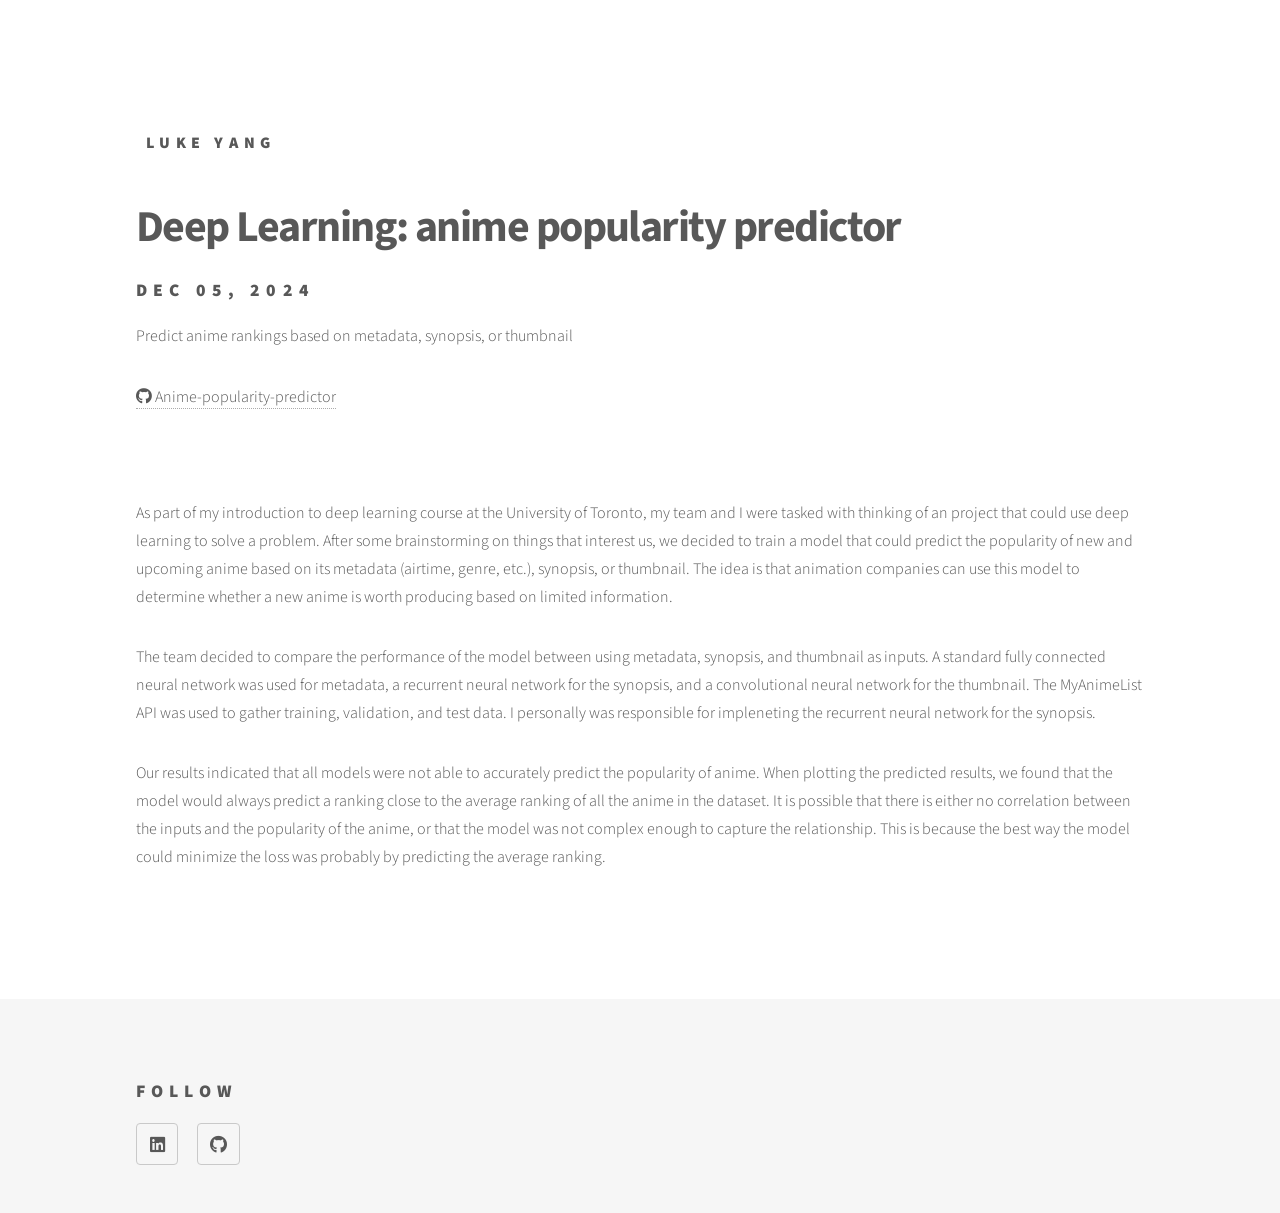
==== commit 6fec2b89: "fix for aps360 page" ====
--- a/projects/anime.html
+++ b/projects/anime.html
@@ -71,12 +71,6 @@
 								and the popularity of the anime, or that the model was not complex enough to capture the relationship. This is because the best way the model could minimize the loss
 								was probably by predicting the average ranking.
                             </p>
-							<p>
-                                Our results indicated that all models were not able to accurately predict the popularity of anime. When plotting the predicted results, we found that the model
-								would always predict a ranking close to the average ranking of all the anime in the dataset. It is possible that there is either no correlation between the inputs
-								and the popularity of the anime, or that the model was not complex enough to capture the relationship. This is because the best way the model could minimize the loss
-								was probably by predicting the average ranking.
-                            </p>
                         </div>
 					</div>
 
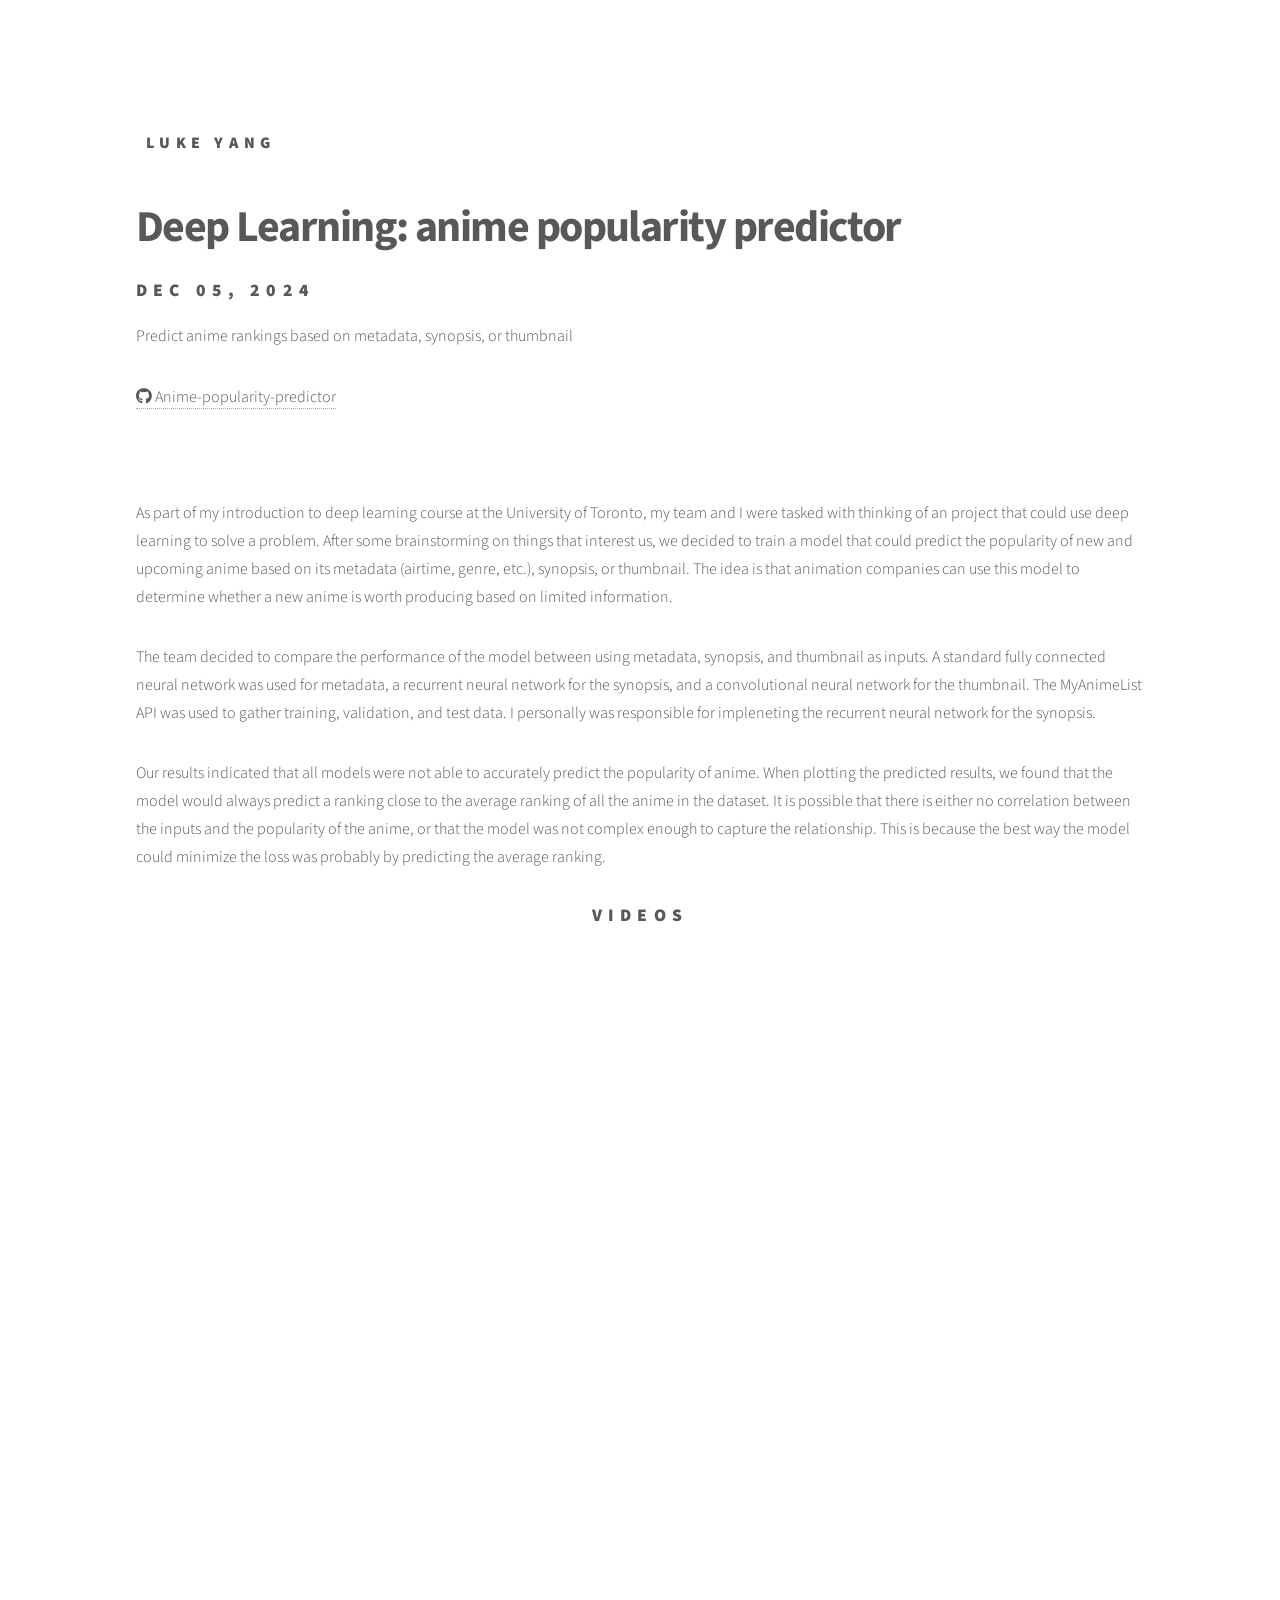
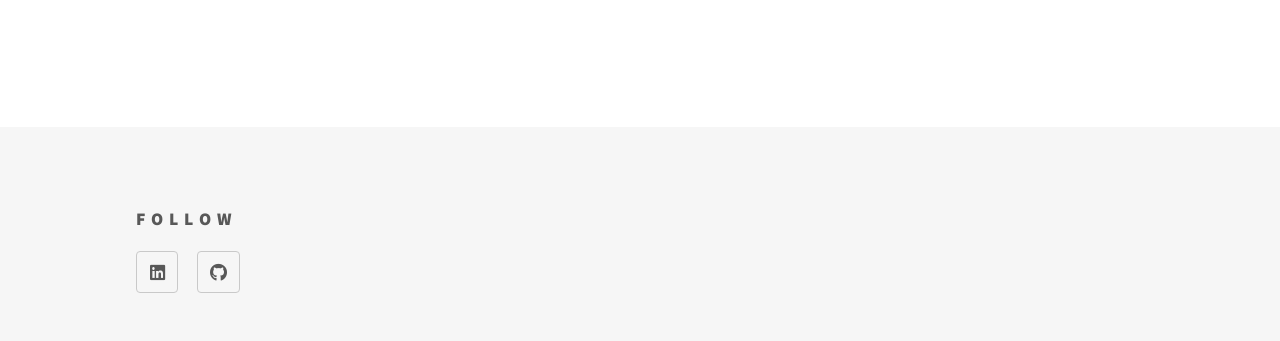
==== commit 32714d85: "add aps360 video" ====
--- a/projects/anime.html
+++ b/projects/anime.html
@@ -71,6 +71,11 @@
 								and the popularity of the anime, or that the model was not complex enough to capture the relationship. This is because the best way the model could minimize the loss
 								was probably by predicting the average ranking.
                             </p>
+
+							<div style="text-align:center">
+								<h2>Videos</h2>
+								<iframe width="893" height="502" src="https://www.youtube.com/embed/OGledKrwHkA" title="Deep Learning: Anime Popularity Predictor" frameborder="0" allow="accelerometer; autoplay; clipboard-write; encrypted-media; gyroscope; picture-in-picture; web-share" referrerpolicy="strict-origin-when-cross-origin" allowfullscreen></iframe>
+							</div>
                         </div>
 					</div>
 
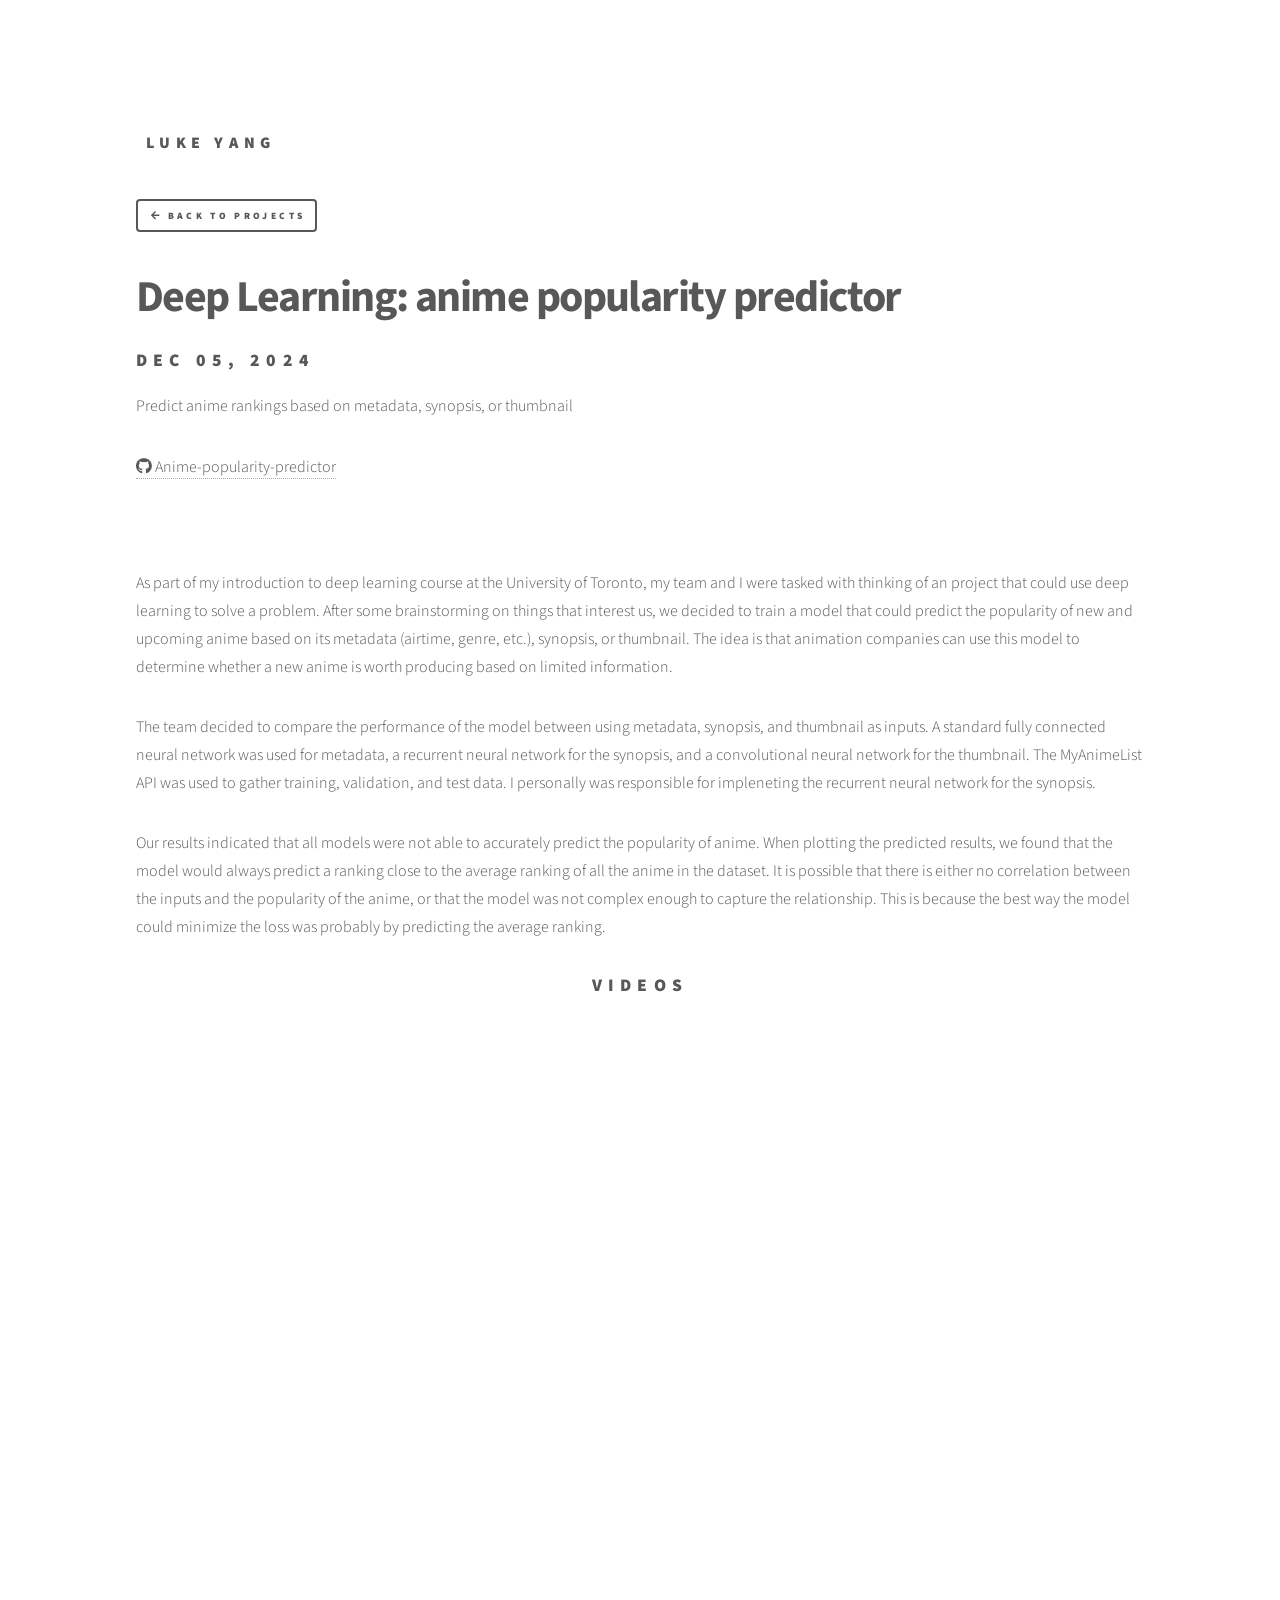
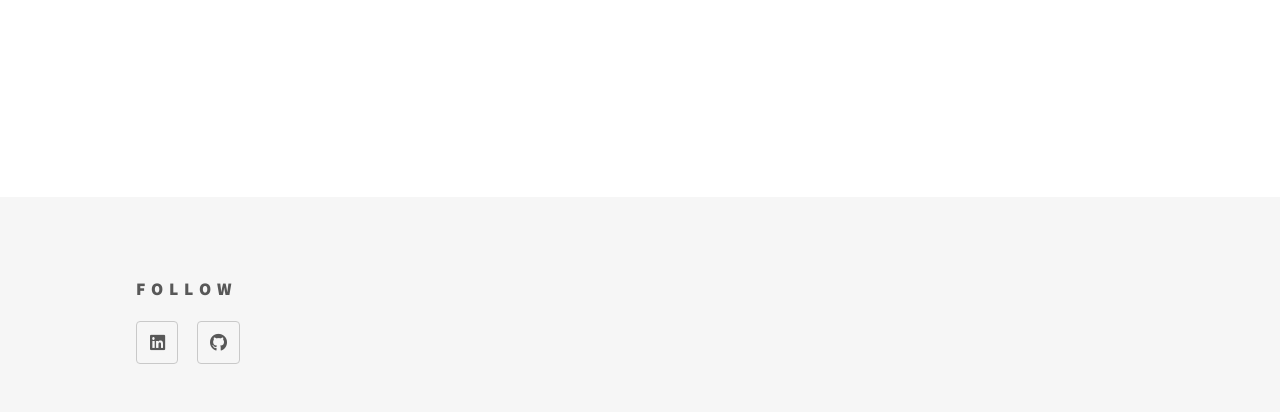
==== commit d4a70b05: "add back to projects button on all project subpages" ====
--- a/projects/anime.html
+++ b/projects/anime.html
@@ -43,6 +43,8 @@
 				<!-- Main -->
 					<div id="main">
 						<div class="inner">
+							<a href="/index.html" class="button small icon solid fa-arrow-left">Back to Projects</a>
+							<br><br>
 							<h1>Deep Learning: anime popularity predictor</h1>
                             <h2>Dec 05, 2024</h2>
                             <p>Predict anime rankings based on metadata, synopsis, or thumbnail</p>
